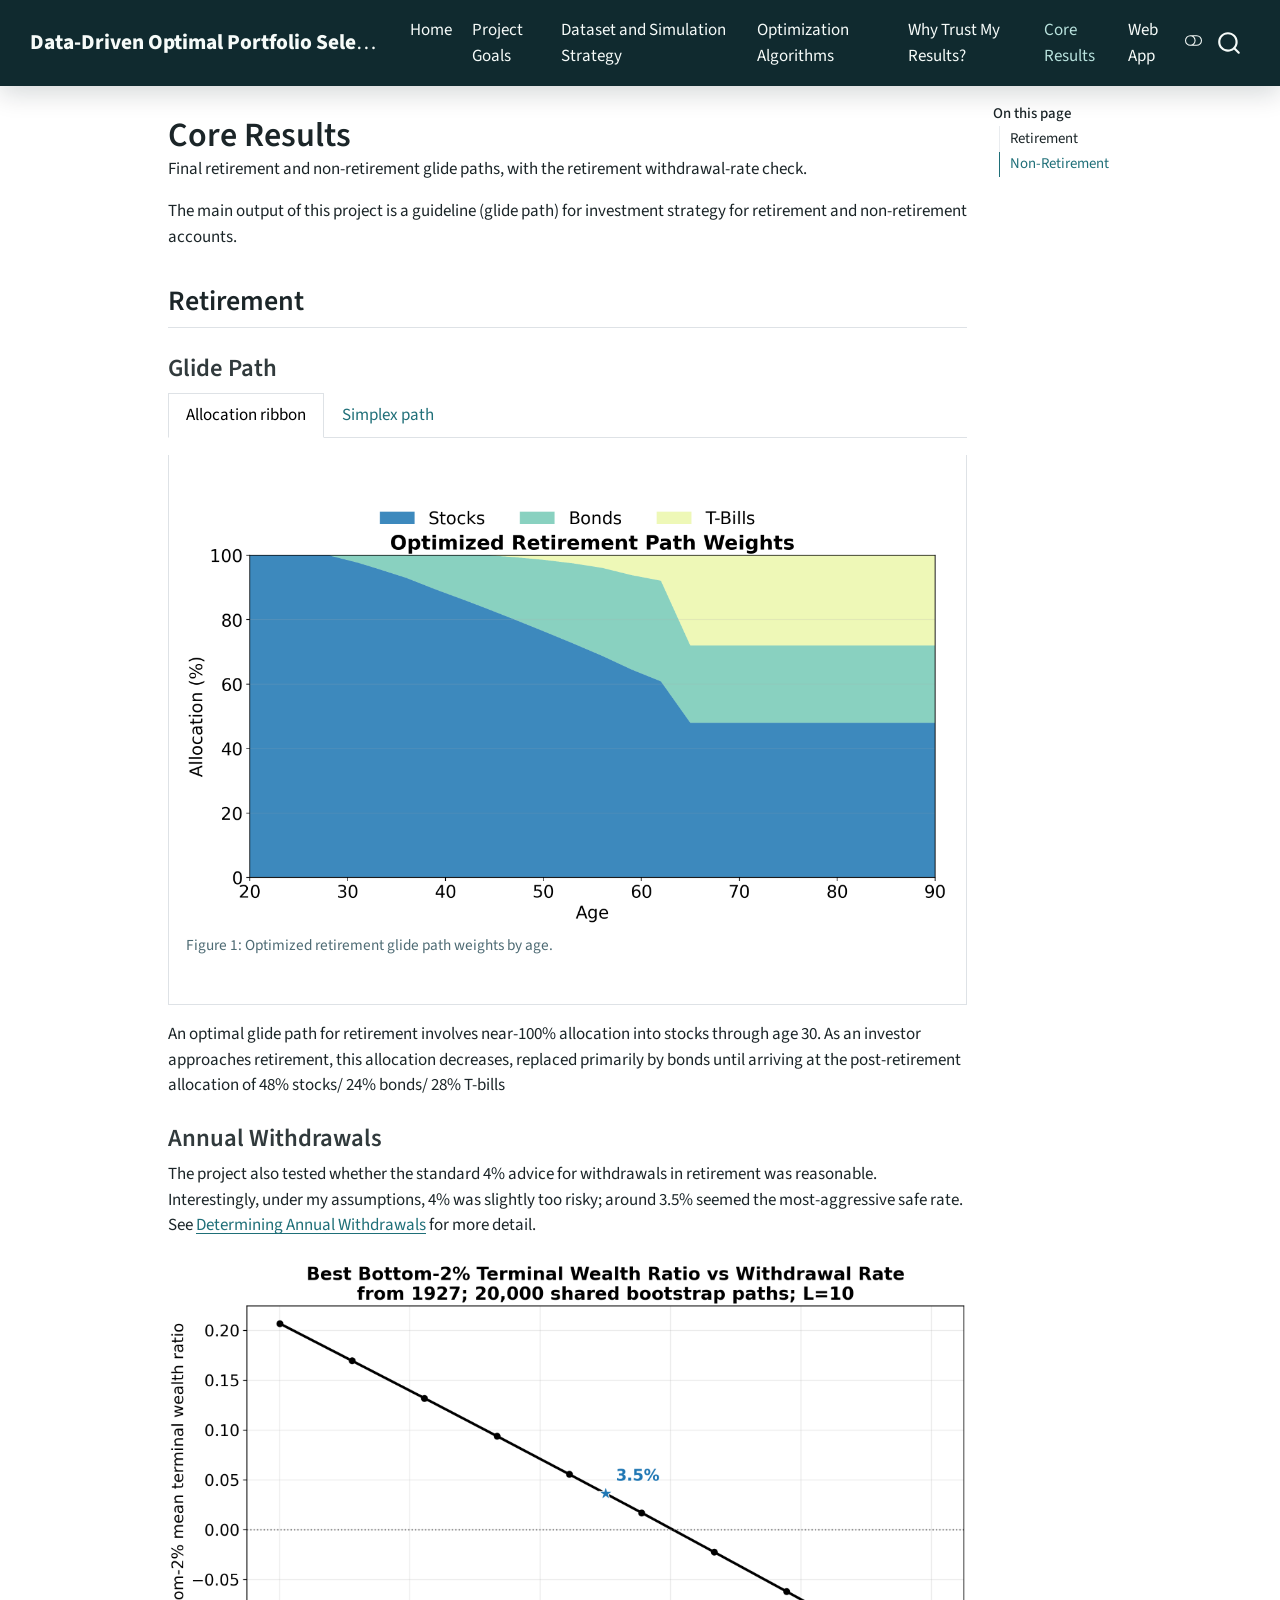
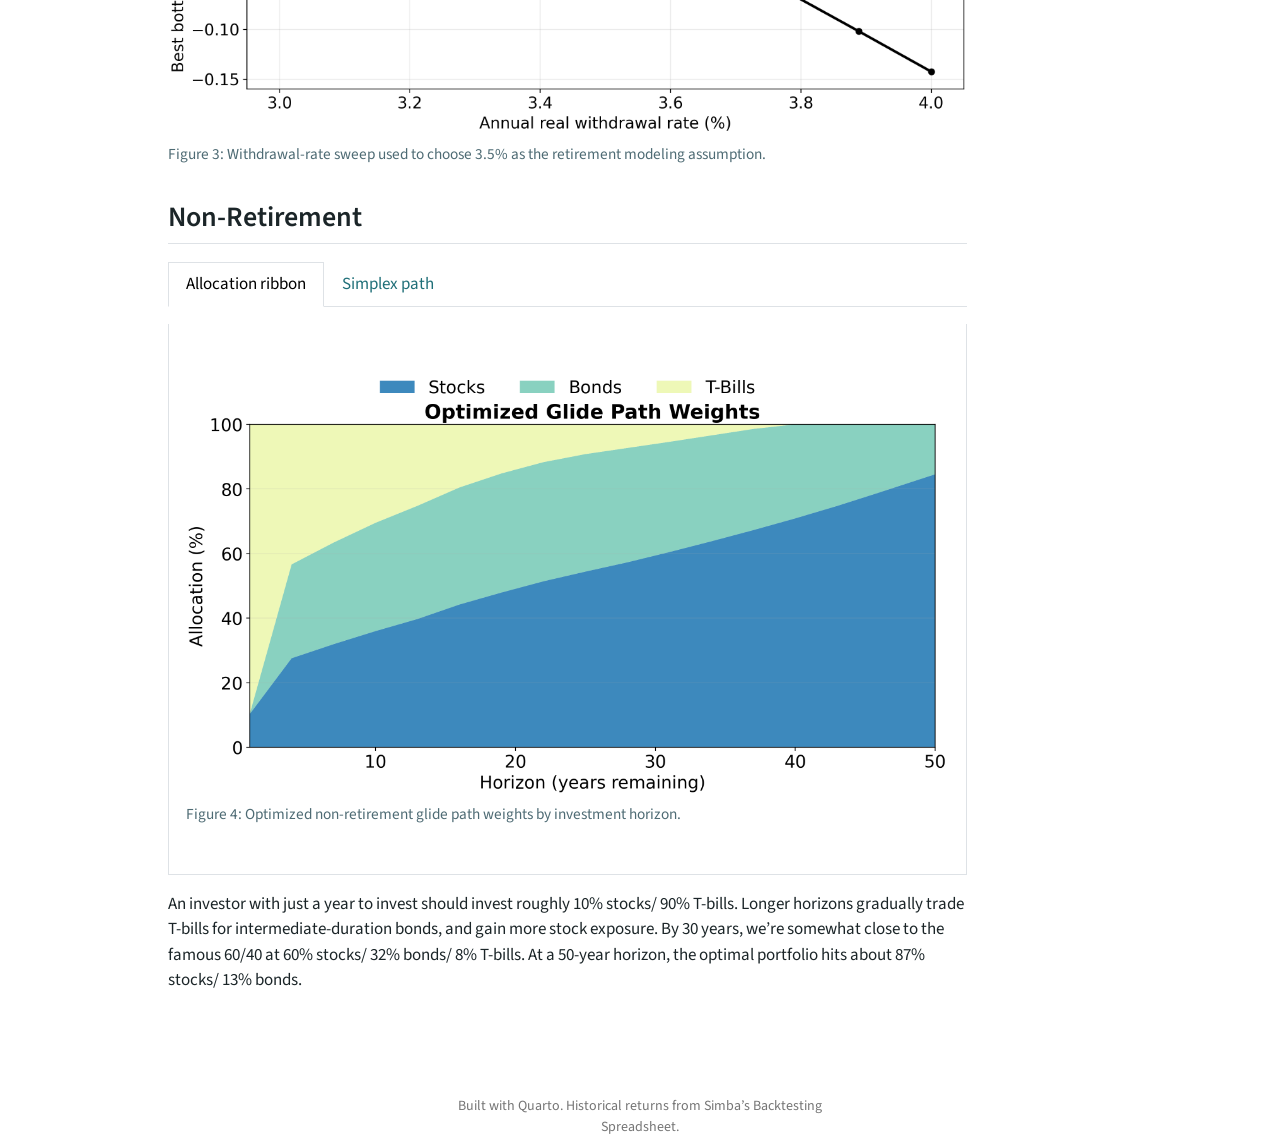
==== docs/core_results.html @ f27a5cbe "First pass at transforming from plain markdown to Quarto and rendering" ====
<!DOCTYPE html>
<html xmlns="http://www.w3.org/1999/xhtml" lang="en" xml:lang="en"><head>

<meta charset="utf-8">
<meta name="generator" content="quarto-1.10.18">

<meta name="viewport" content="width=device-width, initial-scale=1.0, user-scalable=yes">

<meta name="description" content="Final retirement and non-retirement glide paths, with the retirement withdrawal-rate check.">

<title>Core Results – Data-Driven Optimal Portfolio Selection Project</title>
<style>
/* Default styles provided by pandoc.
** See https://pandoc.org/MANUAL.html#variables-for-html for config info.
*/
span.smallcaps{font-variant: small-caps;}
div.columns{display: flex; gap: 1.5em;}
div.column{flex: auto;}
@media screen {
div.columns{gap: min(4vw, 1.5em);}
div.column{overflow-x: auto;}
}
div.hanging-indent{margin-left: 1.5em; text-indent: -1.5em;}
ul.task-list{list-style: none;}
ul.task-list li input[type="checkbox"] {
  width: 0.8em;
  margin: 0 0.8em 0.2em -1em; /* quarto-specific, see https://github.com/quarto-dev/quarto-cli/issues/4556 */ 
  vertical-align: middle;
}
</style>


<script src="site_libs/quarto-nav/quarto-nav.js"></script>
<script src="site_libs/clipboard/clipboard.min.js"></script>
<script src="site_libs/quarto-search/autocomplete.umd.js"></script>
<script src="site_libs/quarto-search/fuse.min.js"></script>
<script src="site_libs/quarto-search/quarto-search.js"></script>
<meta name="quarto:offset" content="./">
<script src="site_libs/quarto-html/quarto.js" type="module"></script>
<script src="site_libs/quarto-html/tabsets/tabsets.js" type="module"></script>
<script src="site_libs/quarto-html/popper.min.js"></script>
<script src="site_libs/quarto-html/tippy.umd.min.js"></script>
<script src="site_libs/quarto-html/anchor.min.js"></script>
<link href="site_libs/quarto-html/tippy.css" rel="stylesheet">
<link href="site_libs/quarto-html/quarto-syntax-highlighting-64a204ab8560d761af7679ceaba22944.css" rel="stylesheet" class="quarto-color-scheme" id="quarto-text-highlighting-styles">
<link href="site_libs/quarto-html/quarto-syntax-highlighting-dark-b85bc7c33db8c58e0ec93c3465666fed.css" rel="stylesheet" class="quarto-color-scheme quarto-color-alternate" id="quarto-text-highlighting-styles">
<link href="site_libs/quarto-html/quarto-syntax-highlighting-64a204ab8560d761af7679ceaba22944.css" rel="stylesheet" class="quarto-color-scheme-extra" id="quarto-text-highlighting-styles">
<script src="site_libs/bootstrap/bootstrap.min.js"></script>
<link href="site_libs/bootstrap/bootstrap-icons.css" rel="stylesheet">
<link href="site_libs/bootstrap/bootstrap-d88a446318c1ee82163e2b38789fbb82.min.css" rel="stylesheet" append-hash="true" class="quarto-color-scheme" id="quarto-bootstrap" data-mode="light">
<link href="site_libs/bootstrap/bootstrap-dark-d535ee3ebe6a975ff6e5953ea624ebbb.min.css" rel="stylesheet" append-hash="true" class="quarto-color-scheme quarto-color-alternate" id="quarto-bootstrap" data-mode="dark">
<link href="site_libs/bootstrap/bootstrap-d88a446318c1ee82163e2b38789fbb82.min.css" rel="stylesheet" append-hash="true" class="quarto-color-scheme-extra" id="quarto-bootstrap" data-mode="light">
<script id="quarto-search-options" type="application/json">{
  "location": "navbar",
  "copy-button": false,
  "collapse-after": 3,
  "panel-placement": "end",
  "type": "overlay",
  "limit": 50,
  "keyboard-shortcut": [
    "f",
    "/",
    "s"
  ],
  "language": {
    "search-no-results-text": "No results",
    "search-matching-documents-text": "matching documents",
    "search-copy-link-title": "Copy link to search",
    "search-hide-matches-text": "Hide additional matches",
    "search-more-match-text": "more match in this document",
    "search-more-matches-text": "more matches in this document",
    "search-clear-button-title": "Clear",
    "search-text-placeholder": "",
    "search-detached-cancel-button-title": "Cancel",
    "search-submit-button-title": "Submit",
    "search-label": "Search"
  }
}</script>
<style>html{ scroll-behavior: smooth; }</style>


</head>

<body class="nav-fixed quarto-light"><script id="quarto-html-before-body" type="application/javascript">
    const toggleBodyColorMode = (bsSheetEl) => {
      const mode = bsSheetEl.getAttribute("data-mode");
      const bodyEl = window.document.querySelector("body");
      if (mode === "dark") {
        bodyEl.classList.add("quarto-dark");
        bodyEl.classList.remove("quarto-light");
      } else {
        bodyEl.classList.add("quarto-light");
        bodyEl.classList.remove("quarto-dark");
      }
    }
    const toggleBodyColorPrimary = () => {
      const bsSheetEl = window.document.querySelector("link#quarto-bootstrap:not([rel=disabled-stylesheet])");
      if (bsSheetEl) {
        toggleBodyColorMode(bsSheetEl);
      }
    }
    const setColorSchemeToggle = (alternate) => {
      const toggles = window.document.querySelectorAll('.quarto-color-scheme-toggle');
      for (let i=0; i < toggles.length; i++) {
        const toggle = toggles[i];
        if (toggle) {
          if (alternate) {
            toggle.classList.add("alternate");
          } else {
            toggle.classList.remove("alternate");
          }
        }
      }
    };
    const toggleColorMode = (alternate) => {
      // Switch the stylesheets
      const primaryStylesheets = window.document.querySelectorAll('link.quarto-color-scheme:not(.quarto-color-alternate)');
      const alternateStylesheets = window.document.querySelectorAll('link.quarto-color-scheme.quarto-color-alternate');
      manageTransitions('#quarto-margin-sidebar .nav-link', false);
      if (alternate) {
        // note: dark is layered on light, we don't disable primary!
        enableStylesheet(alternateStylesheets);
        for (const sheetNode of alternateStylesheets) {
          if (sheetNode.id === "quarto-bootstrap") {
            toggleBodyColorMode(sheetNode);
          }
        }
      } else {
        disableStylesheet(alternateStylesheets);
        enableStylesheet(primaryStylesheets)
        toggleBodyColorPrimary();
      }
      manageTransitions('#quarto-margin-sidebar .nav-link', true);
      // Switch the toggles
      setColorSchemeToggle(alternate)
      // Hack to workaround the fact that safari doesn't
      // properly recolor the scrollbar when toggling (#1455)
      if (navigator.userAgent.indexOf('Safari') > 0 && navigator.userAgent.indexOf('Chrome') == -1) {
        manageTransitions("body", false);
        window.scrollTo(0, 1);
        setTimeout(() => {
          window.scrollTo(0, 0);
          manageTransitions("body", true);
        }, 40);
      }
    }
    const disableStylesheet = (stylesheets) => {
      for (let i=0; i < stylesheets.length; i++) {
        const stylesheet = stylesheets[i];
        stylesheet.rel = 'disabled-stylesheet';
      }
    }
    const enableStylesheet = (stylesheets) => {
      for (let i=0; i < stylesheets.length; i++) {
        const stylesheet = stylesheets[i];
        if(stylesheet.rel !== 'stylesheet') { // for Chrome, which will still FOUC without this check
          stylesheet.rel = 'stylesheet';
        }
      }
    }
    const manageTransitions = (selector, allowTransitions) => {
      const els = window.document.querySelectorAll(selector);
      for (let i=0; i < els.length; i++) {
        const el = els[i];
        if (allowTransitions) {
          el.classList.remove('notransition');
        } else {
          el.classList.add('notransition');
        }
      }
    }
    const isFileUrl = () => {
      return window.location.protocol === 'file:';
    }
    const hasAlternateSentinel = () => {
      let styleSentinel = getColorSchemeSentinel();
      if (styleSentinel !== null) {
        return styleSentinel === "alternate";
      } else {
        return false;
      }
    }
    const setStyleSentinel = (alternate) => {
      const value = alternate ? "alternate" : "default";
      if (!isFileUrl()) {
        window.localStorage.setItem("quarto-color-scheme", value);
      } else {
        localAlternateSentinel = value;
      }
    }
    const getColorSchemeSentinel = () => {
      if (!isFileUrl()) {
        const storageValue = window.localStorage.getItem("quarto-color-scheme");
        return storageValue != null ? storageValue : localAlternateSentinel;
      } else {
        return localAlternateSentinel;
      }
    }
    const toggleGiscusIfUsed = (isAlternate, darkModeDefault) => {
      const baseTheme = document.querySelector('#giscus-base-theme')?.value ?? 'light';
      const alternateTheme = document.querySelector('#giscus-alt-theme')?.value ?? 'dark';
      let newTheme = '';
      if(authorPrefersDark) {
        newTheme = isAlternate ? baseTheme : alternateTheme;
      } else {
        newTheme = isAlternate ? alternateTheme : baseTheme;
      }
      const changeGiscusTheme = () => {
        // From: https://github.com/giscus/giscus/issues/336
        const sendMessage = (message) => {
          const iframe = document.querySelector('iframe.giscus-frame');
          if (!iframe) return;
          iframe.contentWindow.postMessage({ giscus: message }, 'https://giscus.app');
        }
        sendMessage({
          setConfig: {
            theme: newTheme
          }
        });
      }
      const isGiscussLoaded = window.document.querySelector('iframe.giscus-frame') !== null;
      if (isGiscussLoaded) {
        changeGiscusTheme();
      }
    };
    const authorPrefersDark = false;
    const darkModeDefault = authorPrefersDark;
      document.querySelector('link#quarto-text-highlighting-styles.quarto-color-scheme-extra').rel = 'disabled-stylesheet';
      document.querySelector('link#quarto-bootstrap.quarto-color-scheme-extra').rel = 'disabled-stylesheet';
    let localAlternateSentinel = darkModeDefault ? 'alternate' : 'default';
    // Dark / light mode switch
    window.quartoToggleColorScheme = () => {
      // Read the current dark / light value
      let toAlternate = !hasAlternateSentinel();
      toggleColorMode(toAlternate);
      setStyleSentinel(toAlternate);
      toggleGiscusIfUsed(toAlternate, darkModeDefault);
      window.dispatchEvent(new Event('resize'));
    };
    // Switch to dark mode if need be
    if (hasAlternateSentinel()) {
      toggleColorMode(true);
    } else {
      toggleColorMode(false);
    }
  </script>

<div id="quarto-search-results"></div>
  <header id="quarto-header" class="headroom fixed-top">
    <nav class="navbar navbar-expand-lg " data-bs-theme="dark">
      <div class="navbar-container container-fluid">
      <div class="navbar-brand-container mx-auto">
    <a class="navbar-brand" href="./index.html">
    <span class="navbar-title">Data-Driven Optimal Portfolio Selection Project</span>
    </a>
  </div>
            <div id="quarto-search" class="" title="Search"></div>
          <button class="navbar-toggler" type="button" data-bs-toggle="collapse" data-bs-target="#navbarCollapse" aria-controls="navbarCollapse" role="menu" aria-expanded="false" aria-label="Toggle navigation" onclick="if (window.quartoToggleHeadroom) { window.quartoToggleHeadroom(); }">
  <span class="navbar-toggler-icon"></span>
</button>
          <div class="collapse navbar-collapse" id="navbarCollapse">
            <ul class="navbar-nav navbar-nav-scroll me-auto">
  <li class="nav-item">
    <a class="nav-link" href="./index.html"> 
<span class="menu-text">Home</span></a>
  </li>  
  <li class="nav-item">
    <a class="nav-link" href="./project_goals.html"> 
<span class="menu-text">Project Goals</span></a>
  </li>  
  <li class="nav-item">
    <a class="nav-link" href="./dataset_simulation.html"> 
<span class="menu-text">Dataset and Simulation Strategy</span></a>
  </li>  
  <li class="nav-item">
    <a class="nav-link" href="./optimization.html"> 
<span class="menu-text">Optimization Algorithms</span></a>
  </li>  
  <li class="nav-item">
    <a class="nav-link" href="./why_trust.html"> 
<span class="menu-text">Why Trust My Results?</span></a>
  </li>  
  <li class="nav-item">
    <a class="nav-link active" href="./core_results.html" aria-current="page"> 
<span class="menu-text">Core Results</span></a>
  </li>  
  <li class="nav-item">
    <a class="nav-link" href="./web_app.html"> 
<span class="menu-text">Web App</span></a>
  </li>  
</ul>
          </div> <!-- /navcollapse -->
            <div class="quarto-navbar-tools">
  <a href="" class="quarto-color-scheme-toggle quarto-navigation-tool  px-1" onclick="window.quartoToggleColorScheme(); return false;" title="Toggle dark mode"><i class="bi"></i></a>
</div>
      </div> <!-- /container-fluid -->
    </nav>
</header>
<!-- content -->
<div id="quarto-content" class="quarto-container page-columns page-rows-contents page-layout-article page-navbar">
<!-- sidebar -->
<!-- margin-sidebar -->
    <div id="quarto-margin-sidebar" class="sidebar margin-sidebar">
        <nav id="TOC" role="doc-toc" class="toc-active">
    <h2 id="toc-title">On this page</h2>
   
  <ul>
  <li><a href="#sec-retirement-results" id="toc-sec-retirement-results" class="nav-link active" data-scroll-target="#sec-retirement-results">Retirement</a>
  <ul class="collapse">
  <li><a href="#sec-retirement-glide-path" id="toc-sec-retirement-glide-path" class="nav-link" data-scroll-target="#sec-retirement-glide-path">Glide Path</a></li>
  <li><a href="#sec-annual-withdrawals" id="toc-sec-annual-withdrawals" class="nav-link" data-scroll-target="#sec-annual-withdrawals">Annual Withdrawals</a></li>
  </ul></li>
  <li><a href="#sec-non-retirement-results" id="toc-sec-non-retirement-results" class="nav-link" data-scroll-target="#sec-non-retirement-results">Non-Retirement</a></li>
  </ul>
</nav>
    </div>
<!-- main -->
<main class="content" id="quarto-document-content">


<header id="title-block-header" class="quarto-title-block default">
<div class="quarto-title">
<h1 class="title">Core Results</h1>
</div>

<div>
  <div class="description">
    Final retirement and non-retirement glide paths, with the retirement withdrawal-rate check.
  </div>
</div>


<div class="quarto-title-meta">

    
  
    
  </div>
  


</header>


<p>The main output of this project is a guideline (glide path) for investment strategy for retirement and non-retirement accounts.</p>
<section id="sec-retirement-results" class="level2">
<h2 class="anchored" data-anchor-id="sec-retirement-results">Retirement</h2>
<section id="sec-retirement-glide-path" class="level3">
<h3 class="anchored" data-anchor-id="sec-retirement-glide-path">Glide Path</h3>
<div class="tabset-margin-container"></div><div class="panel-tabset">
<ul class="nav nav-tabs" role="tablist"><li class="nav-item" role="presentation"><a class="nav-link active" id="tabset-1-1-tab" data-bs-toggle="tab" data-bs-target="#tabset-1-1" role="tab" aria-controls="tabset-1-1" aria-selected="true" href="">Allocation ribbon</a></li><li class="nav-item" role="presentation"><a class="nav-link" id="tabset-1-2-tab" data-bs-toggle="tab" data-bs-target="#tabset-1-2" role="tab" aria-controls="tabset-1-2" aria-selected="false" href="">Simplex path</a></li></ul>
<div class="tab-content">
<div id="tabset-1-1" class="tab-pane active" role="tabpanel" aria-labelledby="tabset-1-1-tab">
<div id="fig-retirement-allocation" class="quarto-float quarto-figure quarto-figure-center anchored">
<figure class="quarto-float quarto-float-fig figure">
<div aria-describedby="fig-retirement-allocation-caption-0ceaefa1-69ba-4598-a22c-09a6ac19f8ca">
<img src="assets/figures/retirement_allocation.png" class="img-fluid figure-img">
</div>
<figcaption class="quarto-float-caption-bottom quarto-float-caption quarto-float-fig" id="fig-retirement-allocation-caption-0ceaefa1-69ba-4598-a22c-09a6ac19f8ca">
Figure&nbsp;1: Optimized retirement glide path weights by age.
</figcaption>
</figure>
</div>
</div>
<div id="tabset-1-2" class="tab-pane" role="tabpanel" aria-labelledby="tabset-1-2-tab">
<div id="fig-retirement-simplex" class="quarto-float quarto-figure quarto-figure-center anchored">
<figure class="quarto-float quarto-float-fig figure">
<div aria-describedby="fig-retirement-simplex-caption-0ceaefa1-69ba-4598-a22c-09a6ac19f8ca">
<img src="assets/figures/retirement_simplex.png" class="img-fluid figure-img">
</div>
<figcaption class="quarto-float-caption-bottom quarto-float-caption quarto-float-fig" id="fig-retirement-simplex-caption-0ceaefa1-69ba-4598-a22c-09a6ac19f8ca">
Figure&nbsp;2: The same optimized retirement path on the stock/bond/T-bill simplex.
</figcaption>
</figure>
</div>
</div>
</div>
</div>
<p>An optimal glide path for retirement involves near-100% allocation into stocks through age 30. As an investor approaches retirement, this allocation decreases, replaced primarily by bonds until arriving at the post-retirement allocation of 48% stocks/ 24% bonds/ 28% T-bills</p>
</section>
<section id="sec-annual-withdrawals" class="level3">
<h3 class="anchored" data-anchor-id="sec-annual-withdrawals">Annual Withdrawals</h3>
<p>The project also tested whether the standard 4% advice for withdrawals in retirement was reasonable. Interestingly, under my assumptions, 4% was slightly too risky; around 3.5% seemed the most-aggressive safe rate. See <a href="./dataset_simulation.html#sec-determining-annual-withdrawals">Determining Annual Withdrawals</a> for more detail.</p>
<div id="fig-core-withdrawal-sweep" class="quarto-float quarto-figure quarto-figure-center anchored">
<figure class="quarto-float quarto-float-fig figure">
<div aria-describedby="fig-core-withdrawal-sweep-caption-0ceaefa1-69ba-4598-a22c-09a6ac19f8ca">
<img src="assets/figures/withdrawal_rate_sweep.png" class="img-fluid figure-img">
</div>
<figcaption class="quarto-float-caption-bottom quarto-float-caption quarto-float-fig" id="fig-core-withdrawal-sweep-caption-0ceaefa1-69ba-4598-a22c-09a6ac19f8ca">
Figure&nbsp;3: Withdrawal-rate sweep used to choose 3.5% as the retirement modeling assumption.
</figcaption>
</figure>
</div>
</section>
</section>
<section id="sec-non-retirement-results" class="level2">
<h2 class="anchored" data-anchor-id="sec-non-retirement-results">Non-Retirement</h2>
<div class="tabset-margin-container"></div><div class="panel-tabset">
<ul class="nav nav-tabs" role="tablist"><li class="nav-item" role="presentation"><a class="nav-link active" id="tabset-2-1-tab" data-bs-toggle="tab" data-bs-target="#tabset-2-1" role="tab" aria-controls="tabset-2-1" aria-selected="true" href="">Allocation ribbon</a></li><li class="nav-item" role="presentation"><a class="nav-link" id="tabset-2-2-tab" data-bs-toggle="tab" data-bs-target="#tabset-2-2" role="tab" aria-controls="tabset-2-2" aria-selected="false" href="">Simplex path</a></li></ul>
<div class="tab-content">
<div id="tabset-2-1" class="tab-pane active" role="tabpanel" aria-labelledby="tabset-2-1-tab">
<div id="fig-non-retirement-allocation" class="quarto-float quarto-figure quarto-figure-center anchored">
<figure class="quarto-float quarto-float-fig figure">
<div aria-describedby="fig-non-retirement-allocation-caption-0ceaefa1-69ba-4598-a22c-09a6ac19f8ca">
<img src="assets/figures/non_retirement_allocation.png" class="img-fluid figure-img">
</div>
<figcaption class="quarto-float-caption-bottom quarto-float-caption quarto-float-fig" id="fig-non-retirement-allocation-caption-0ceaefa1-69ba-4598-a22c-09a6ac19f8ca">
Figure&nbsp;4: Optimized non-retirement glide path weights by investment horizon.
</figcaption>
</figure>
</div>
</div>
<div id="tabset-2-2" class="tab-pane" role="tabpanel" aria-labelledby="tabset-2-2-tab">
<div id="fig-non-retirement-simplex" class="quarto-float quarto-figure quarto-figure-center anchored">
<figure class="quarto-float quarto-float-fig figure">
<div aria-describedby="fig-non-retirement-simplex-caption-0ceaefa1-69ba-4598-a22c-09a6ac19f8ca">
<img src="assets/figures/non_retirement_simplex.png" class="img-fluid figure-img">
</div>
<figcaption class="quarto-float-caption-bottom quarto-float-caption quarto-float-fig" id="fig-non-retirement-simplex-caption-0ceaefa1-69ba-4598-a22c-09a6ac19f8ca">
Figure&nbsp;5: The same optimized non-retirement glide path on the stock/bond/T-bill simplex.
</figcaption>
</figure>
</div>
</div>
</div>
</div>
<p>An investor with just a year to invest should invest roughly 10% stocks/ 90% T-bills. Longer horizons gradually trade T-bills for intermediate-duration bonds, and gain more stock exposure. By 30 years, we’re somewhat close to the famous 60/40 at 60% stocks/ 32% bonds/ 8% T-bills. At a 50-year horizon, the optimal portfolio hits about 87% stocks/ 13% bonds.</p>


</section>

</main> <!-- /main -->
<script id="quarto-html-after-body" type="application/javascript">
  window.document.addEventListener("DOMContentLoaded", function (event) {
    // Ensure there is a toggle, if there isn't float one in the top right
    if (window.document.querySelector('.quarto-color-scheme-toggle') === null) {
      const a = window.document.createElement('a');
      a.classList.add('top-right');
      a.classList.add('quarto-color-scheme-toggle');
      a.href = "";
      a.onclick = function() { try { window.quartoToggleColorScheme(); } catch {} return false; };
      const i = window.document.createElement("i");
      i.classList.add('bi');
      a.appendChild(i);
      window.document.body.appendChild(a);
    }
    setColorSchemeToggle(hasAlternateSentinel())
    const icon = "";
    const anchorJS = new window.AnchorJS();
    anchorJS.options = {
      placement: 'right',
      icon: icon
    };
    anchorJS.add('.anchored');
    const isCodeAnnotation = (el) => {
      for (const clz of el.classList) {
        if (clz.startsWith('code-annotation-')) {                     
          return true;
        }
      }
      return false;
    }
    const onCopySuccess = function(e) {
      // button target
      const button = e.trigger;
      // don't keep focus
      button.blur();
      // flash "checked"
      button.classList.add('code-copy-button-checked');
      var currentTitle = button.getAttribute("title");
      button.setAttribute("title", "Copied!");
      let tooltip;
      if (window.bootstrap) {
        button.setAttribute("data-bs-toggle", "tooltip");
        button.setAttribute("data-bs-placement", "left");
        button.setAttribute("data-bs-title", "Copied!");
        tooltip = new bootstrap.Tooltip(button, 
          { trigger: "manual", 
            customClass: "code-copy-button-tooltip",
            offset: [0, -8]});
        tooltip.show();    
      }
      setTimeout(function() {
        if (tooltip) {
          tooltip.hide();
          button.removeAttribute("data-bs-title");
          button.removeAttribute("data-bs-toggle");
          button.removeAttribute("data-bs-placement");
        }
        button.setAttribute("title", currentTitle);
        button.classList.remove('code-copy-button-checked');
      }, 1000);
      // clear code selection
      e.clearSelection();
    }
    const getTextToCopy = function(trigger) {
      const outerScaffold = trigger.parentElement.cloneNode(true);
      const codeEl = outerScaffold.querySelector('code');
      for (const childEl of codeEl.children) {
        if (isCodeAnnotation(childEl)) {
          childEl.remove();
        }
      }
      return codeEl.innerText;
    }
    const clipboard = new window.ClipboardJS('.code-copy-button:not([data-in-quarto-modal])', {
      text: getTextToCopy
    });
    clipboard.on('success', onCopySuccess);
    if (window.document.getElementById('quarto-embedded-source-code-modal')) {
      const clipboardModal = new window.ClipboardJS('.code-copy-button[data-in-quarto-modal]', {
        text: getTextToCopy,
        container: window.document.getElementById('quarto-embedded-source-code-modal')
      });
      clipboardModal.on('success', onCopySuccess);
    }
      var localhostRegex = new RegExp(/^(?:http|https):\/\/localhost\:?[0-9]*\//);
      var mailtoRegex = new RegExp(/^mailto:/);
        var filterRegex = new RegExp('/' + window.location.host + '/');
      var isInternal = (href) => {
          return filterRegex.test(href) || localhostRegex.test(href) || mailtoRegex.test(href);
      }
      // Inspect non-navigation links and adorn them if external
     var links = window.document.querySelectorAll('a[href]:not(.nav-link):not(.navbar-brand):not(.toc-action):not(.sidebar-link):not(.sidebar-item-toggle):not(.pagination-link):not(.no-external):not([aria-hidden]):not(.dropdown-item):not(.quarto-navigation-tool):not(.about-link)');
      for (var i=0; i<links.length; i++) {
        const link = links[i];
        if (!isInternal(link.href)) {
          // undo the damage that might have been done by quarto-nav.js in the case of
          // links that we want to consider external
          if (link.dataset.originalHref !== undefined) {
            link.href = link.dataset.originalHref;
          }
            // target, if specified
            link.setAttribute("target", "_blank");
            if (link.getAttribute("rel") === null) {
              link.setAttribute("rel", "noopener");
            }
        }
      }
    function tippyHover(el, contentFn, onTriggerFn, onUntriggerFn) {
      const config = {
        allowHTML: true,
        maxWidth: 500,
        delay: 100,
        arrow: false,
        appendTo: function(el) {
            return el.parentElement;
        },
        interactive: true,
        interactiveBorder: 10,
        theme: 'quarto',
        placement: 'bottom-start',
      };
      if (contentFn) {
        config.content = contentFn;
      }
      if (onTriggerFn) {
        config.onTrigger = onTriggerFn;
      }
      if (onUntriggerFn) {
        config.onUntrigger = onUntriggerFn;
      }
      window.tippy(el, config); 
    }
    const noterefs = window.document.querySelectorAll('a[role="doc-noteref"]');
    for (var i=0; i<noterefs.length; i++) {
      const ref = noterefs[i];
      tippyHover(ref, function() {
        // use id or data attribute instead here
        let href = ref.getAttribute('data-footnote-href') || ref.getAttribute('href');
        try { href = new URL(href).hash; } catch {}
        const id = href.replace(/^#\/?/, "");
        const note = window.document.getElementById(id);
        if (note) {
          return note.innerHTML;
        } else {
          return "";
        }
      });
    }
    const xrefs = window.document.querySelectorAll('a.quarto-xref');
    const processXRef = (id, note) => {
      // Strip column container classes
      const stripColumnClz = (el) => {
        el.classList.remove("page-full", "page-columns");
        if (el.children) {
          for (const child of el.children) {
            stripColumnClz(child);
          }
        }
      }
      stripColumnClz(note)
      if (id === null || id.startsWith('sec-')) {
        // Special case sections, only their first couple elements
        const container = document.createElement("div");
        if (note.children && note.children.length > 2) {
          container.appendChild(note.children[0].cloneNode(true));
          for (let i = 1; i < note.children.length; i++) {
            const child = note.children[i];
            if (child.tagName === "P" && child.innerText === "") {
              continue;
            } else {
              container.appendChild(child.cloneNode(true));
              break;
            }
          }
          if (window.Quarto?.typesetMath) {
            window.Quarto.typesetMath(container);
          }
          return container.innerHTML
        } else {
          if (window.Quarto?.typesetMath) {
            window.Quarto.typesetMath(note);
          }
          return note.innerHTML;
        }
      } else {
        // Remove any anchor links if they are present
        const anchorLink = note.querySelector('a.anchorjs-link');
        if (anchorLink) {
          anchorLink.remove();
        }
        if (window.Quarto?.typesetMath) {
          window.Quarto.typesetMath(note);
        }
        if (note.classList.contains("callout")) {
          return note.outerHTML;
        } else {
          return note.innerHTML;
        }
      }
    }
    for (var i=0; i<xrefs.length; i++) {
      const xref = xrefs[i];
      tippyHover(xref, undefined, function(instance) {
        instance.disable();
        let url = xref.getAttribute('href');
        let hash = undefined; 
        if (url.startsWith('#')) {
          hash = url;
        } else {
          try { hash = new URL(url).hash; } catch {}
        }
        if (hash) {
          const id = hash.replace(/^#\/?/, "");
          const note = window.document.getElementById(id);
          if (note !== null) {
            try {
              const html = processXRef(id, note.cloneNode(true));
              instance.setContent(html);
            } finally {
              instance.enable();
              instance.show();
            }
          } else {
            // See if we can fetch this
            fetch(url.split('#')[0])
            .then(res => res.text())
            .then(html => {
              const parser = new DOMParser();
              const htmlDoc = parser.parseFromString(html, "text/html");
              const note = htmlDoc.getElementById(id);
              if (note !== null) {
                const html = processXRef(id, note);
                instance.setContent(html);
              } 
            }).finally(() => {
              instance.enable();
              instance.show();
            });
          }
        } else {
          // See if we can fetch a full url (with no hash to target)
          // This is a special case and we should probably do some content thinning / targeting
          fetch(url)
          .then(res => res.text())
          .then(html => {
            const parser = new DOMParser();
            const htmlDoc = parser.parseFromString(html, "text/html");
            const note = htmlDoc.querySelector('main.content');
            if (note !== null) {
              // This should only happen for chapter cross references
              // (since there is no id in the URL)
              // remove the first header
              if (note.children.length > 0 && note.children[0].tagName === "HEADER") {
                note.children[0].remove();
              }
              const html = processXRef(null, note);
              instance.setContent(html);
            } 
          }).finally(() => {
            instance.enable();
            instance.show();
          });
        }
      }, function(instance) {
      });
    }
        let selectedAnnoteEl;
        const selectorForAnnotation = ( cell, annotation) => {
          let cellAttr = 'data-code-cell="' + cell + '"';
          let lineAttr = 'data-code-annotation="' +  annotation + '"';
          const selector = 'span[' + cellAttr + '][' + lineAttr + ']';
          return selector;
        }
        const selectCodeLines = (annoteEl) => {
          const doc = window.document;
          const targetCell = annoteEl.getAttribute("data-target-cell");
          const targetAnnotation = annoteEl.getAttribute("data-target-annotation");
          const annoteSpan = window.document.querySelector(selectorForAnnotation(targetCell, targetAnnotation));
          const lines = annoteSpan.getAttribute("data-code-lines").split(",");
          const lineIds = lines.map((line) => {
            return targetCell + "-" + line;
          })
          let top = null;
          let height = null;
          let parent = null;
          if (lineIds.length > 0) {
              //compute the position of the single el (top and bottom and make a div)
              const el = window.document.getElementById(lineIds[0]);
              top = el.offsetTop;
              height = el.offsetHeight;
              parent = el.parentElement.parentElement;
            if (lineIds.length > 1) {
              const lastEl = window.document.getElementById(lineIds[lineIds.length - 1]);
              const bottom = lastEl.offsetTop + lastEl.offsetHeight;
              height = bottom - top;
            }
            if (top !== null && height !== null && parent !== null) {
              // cook up a div (if necessary) and position it 
              let div = window.document.getElementById("code-annotation-line-highlight");
              if (div === null) {
                div = window.document.createElement("div");
                div.setAttribute("id", "code-annotation-line-highlight");
                div.style.position = 'absolute';
                parent.appendChild(div);
              }
              div.style.top = top - 2 + "px";
              div.style.height = height + 4 + "px";
              div.style.left = 0;
              let gutterDiv = window.document.getElementById("code-annotation-line-highlight-gutter");
              if (gutterDiv === null) {
                gutterDiv = window.document.createElement("div");
                gutterDiv.setAttribute("id", "code-annotation-line-highlight-gutter");
                gutterDiv.style.position = 'absolute';
                const codeCell = window.document.getElementById(targetCell);
                const gutter = codeCell.querySelector('.code-annotation-gutter');
                gutter.appendChild(gutterDiv);
              }
              gutterDiv.style.top = top - 2 + "px";
              gutterDiv.style.height = height + 4 + "px";
            }
            selectedAnnoteEl = annoteEl;
          }
        };
        const unselectCodeLines = () => {
          const elementsIds = ["code-annotation-line-highlight", "code-annotation-line-highlight-gutter"];
          elementsIds.forEach((elId) => {
            const div = window.document.getElementById(elId);
            if (div) {
              div.remove();
            }
          });
          selectedAnnoteEl = undefined;
        };
          // Handle positioning of the toggle
      window.addEventListener(
        "resize",
        throttle(() => {
          elRect = undefined;
          if (selectedAnnoteEl) {
            selectCodeLines(selectedAnnoteEl);
          }
        }, 10)
      );
      function throttle(fn, ms) {
      let throttle = false;
      let timer;
        return (...args) => {
          if(!throttle) { // first call gets through
              fn.apply(this, args);
              throttle = true;
          } else { // all the others get throttled
              if(timer) clearTimeout(timer); // cancel #2
              timer = setTimeout(() => {
                fn.apply(this, args);
                timer = throttle = false;
              }, ms);
          }
        };
      }
        // Attach click handler to the DT
        const annoteDls = window.document.querySelectorAll('dt[data-target-cell]');
        for (const annoteDlNode of annoteDls) {
          annoteDlNode.addEventListener('click', (event) => {
            const clickedEl = event.target;
            if (clickedEl !== selectedAnnoteEl) {
              unselectCodeLines();
              const activeEl = window.document.querySelector('dt[data-target-cell].code-annotation-active');
              if (activeEl) {
                activeEl.classList.remove('code-annotation-active');
              }
              selectCodeLines(clickedEl);
              clickedEl.classList.add('code-annotation-active');
            } else {
              // Unselect the line
              unselectCodeLines();
              clickedEl.classList.remove('code-annotation-active');
            }
          });
        }
    const findCites = (el) => {
      const parentEl = el.parentElement;
      if (parentEl) {
        const cites = parentEl.dataset.cites;
        if (cites) {
          return {
            el,
            cites: cites.split(' ')
          };
        } else {
          return findCites(el.parentElement)
        }
      } else {
        return undefined;
      }
    };
    var bibliorefs = window.document.querySelectorAll('a[role="doc-biblioref"]');
    for (var i=0; i<bibliorefs.length; i++) {
      const ref = bibliorefs[i];
      const citeInfo = findCites(ref);
      if (citeInfo) {
        tippyHover(citeInfo.el, function() {
          var popup = window.document.createElement('div');
          citeInfo.cites.forEach(function(cite) {
            var citeDiv = window.document.createElement('div');
            citeDiv.classList.add('hanging-indent');
            citeDiv.classList.add('csl-entry');
            var biblioDiv = window.document.getElementById('ref-' + cite);
            if (biblioDiv) {
              citeDiv.innerHTML = biblioDiv.innerHTML;
            }
            popup.appendChild(citeDiv);
          });
          return popup.innerHTML;
        });
      }
    }
  });
  </script>
</div> <!-- /content -->
<footer class="footer">
  <div class="nav-footer">
    <div class="nav-footer-left">
      &nbsp;
    </div>   
    <div class="nav-footer-center">
<p>Built with Quarto. Historical returns from Simba’s Backtesting Spreadsheet.</p>
</div>
    <div class="nav-footer-right">
      &nbsp;
    </div>
  </div>
</footer>




<script src="site_libs/quarto-html/zenscroll-min.js"></script>
</body></html>
---- docs/site_libs/quarto-html/tippy.css ----
.tippy-box[data-animation=fade][data-state=hidden]{opacity:0}[data-tippy-root]{max-width:calc(100vw - 10px)}.tippy-box{position:relative;background-color:#333;color:#fff;border-radius:4px;font-size:14px;line-height:1.4;white-space:normal;outline:0;transition-property:transform,visibility,opacity}.tippy-box[data-placement^=top]>.tippy-arrow{bottom:0}.tippy-box[data-placement^=top]>.tippy-arrow:before{bottom:-7px;left:0;border-width:8px 8px 0;border-top-color:initial;transform-origin:center top}.tippy-box[data-placement^=bottom]>.tippy-arrow{top:0}.tippy-box[data-placement^=bottom]>.tippy-arrow:before{top:-7px;left:0;border-width:0 8px 8px;border-bottom-color:initial;transform-origin:center bottom}.tippy-box[data-placement^=left]>.tippy-arrow{right:0}.tippy-box[data-placement^=left]>.tippy-arrow:before{border-width:8px 0 8px 8px;border-left-color:initial;right:-7px;transform-origin:center left}.tippy-box[data-placement^=right]>.tippy-arrow{left:0}.tippy-box[data-placement^=right]>.tippy-arrow:before{left:-7px;border-width:8px 8px 8px 0;border-right-color:initial;transform-origin:center right}.tippy-box[data-inertia][data-state=visible]{transition-timing-function:cubic-bezier(.54,1.5,.38,1.11)}.tippy-arrow{width:16px;height:16px;color:#333}.tippy-arrow:before{content:"";position:absolute;border-color:transparent;border-style:solid}.tippy-content{position:relative;padding:5px 9px;z-index:1}
---- docs/site_libs/quarto-html/quarto-syntax-highlighting-64a204ab8560d761af7679ceaba22944.css ----
/* quarto syntax highlight colors */
:root {
  --quarto-hl-ot-color: #003B4F;
  --quarto-hl-at-color: #657422;
  --quarto-hl-ss-color: #20794D;
  --quarto-hl-an-color: #5E5E5E;
  --quarto-hl-fu-color: #4758AB;
  --quarto-hl-st-color: #20794D;
  --quarto-hl-cf-color: #003B4F;
  --quarto-hl-op-color: #5E5E5E;
  --quarto-hl-er-color: #AD0000;
  --quarto-hl-bn-color: #AD0000;
  --quarto-hl-al-color: #AD0000;
  --quarto-hl-va-color: #111111;
  --quarto-hl-bu-color: inherit;
  --quarto-hl-ex-color: inherit;
  --quarto-hl-pp-color: #AD0000;
  --quarto-hl-in-color: #5E5E5E;
  --quarto-hl-vs-color: #20794D;
  --quarto-hl-wa-color: #5E5E5E;
  --quarto-hl-do-color: #5E5E5E;
  --quarto-hl-im-color: #00769E;
  --quarto-hl-ch-color: #20794D;
  --quarto-hl-dt-color: #AD0000;
  --quarto-hl-fl-color: #AD0000;
  --quarto-hl-co-color: #5E5E5E;
  --quarto-hl-cv-color: #5E5E5E;
  --quarto-hl-cn-color: #8f5902;
  --quarto-hl-sc-color: #5E5E5E;
  --quarto-hl-dv-color: #AD0000;
  --quarto-hl-kw-color: #003B4F;
}

/* other quarto variables */
:root {
  --quarto-font-monospace: SFMono-Regular, Menlo, Monaco, Consolas, "Liberation Mono", "Courier New", monospace;
}

/* syntax highlight based on Pandoc's rules */
pre > code.sourceCode > span {
  color: #003B4F;
}

code.sourceCode > span {
  color: #003B4F;
}

div.sourceCode,
div.sourceCode pre.sourceCode {
  color: #003B4F;
}

/* Normal */
code span {
  color: #003B4F;
}

/* Alert */
code span.al {
  color: #AD0000;
  font-style: inherit;
}

/* Annotation */
code span.an {
  color: #5E5E5E;
  font-style: inherit;
}

/* Attribute */
code span.at {
  color: #657422;
  font-style: inherit;
}

/* BaseN */
code span.bn {
  color: #AD0000;
  font-style: inherit;
}

/* BuiltIn */
code span.bu {
  font-style: inherit;
}

/* ControlFlow */
code span.cf {
  color: #003B4F;
  font-weight: bold;
  font-style: inherit;
}

/* Char */
code span.ch {
  color: #20794D;
  font-style: inherit;
}

/* Constant */
code span.cn {
  color: #8f5902;
  font-style: inherit;
}

/* Comment */
code span.co {
  color: #5E5E5E;
  font-style: inherit;
}

/* CommentVar */
code span.cv {
  color: #5E5E5E;
  font-style: italic;
}

/* Documentation */
code span.do {
  color: #5E5E5E;
  font-style: italic;
}

/* DataType */
code span.dt {
  color: #AD0000;
  font-style: inherit;
}

/* DecVal */
code span.dv {
  color: #AD0000;
  font-style: inherit;
}

/* Error */
code span.er {
  color: #AD0000;
  font-style: inherit;
}

/* Extension */
code span.ex {
  font-style: inherit;
}

/* Float */
code span.fl {
  color: #AD0000;
  font-style: inherit;
}

/* Function */
code span.fu {
  color: #4758AB;
  font-style: inherit;
}

/* Import */
code span.im {
  color: #00769E;
  font-style: inherit;
}

/* Information */
code span.in {
  color: #5E5E5E;
  font-style: inherit;
}

/* Keyword */
code span.kw {
  color: #003B4F;
  font-weight: bold;
  font-style: inherit;
}

/* Operator */
code span.op {
  color: #5E5E5E;
  font-style: inherit;
}

/* Other */
code span.ot {
  color: #003B4F;
  font-style: inherit;
}

/* Preprocessor */
code span.pp {
  color: #AD0000;
  font-style: inherit;
}

/* SpecialChar */
code span.sc {
  color: #5E5E5E;
  font-style: inherit;
}

/* SpecialString */
code span.ss {
  color: #20794D;
  font-style: inherit;
}

/* String */
code span.st {
  color: #20794D;
  font-style: inherit;
}

/* Variable */
code span.va {
  color: #111111;
  font-style: inherit;
}

/* VerbatimString */
code span.vs {
  color: #20794D;
  font-style: inherit;
}

/* Warning */
code span.wa {
  color: #5E5E5E;
  font-style: italic;
}

.prevent-inlining {
  content: "</";
}

/*# sourceMappingURL=9d8d5bb603a83b8298b89080a598c93b.css.map */
---- docs/site_libs/quarto-html/quarto-syntax-highlighting-dark-b85bc7c33db8c58e0ec93c3465666fed.css ----
/* quarto syntax highlight colors */
:root {
  --quarto-hl-al-color: #f07178;
  --quarto-hl-an-color: #d4d0ab;
  --quarto-hl-at-color: #00e0e0;
  --quarto-hl-bn-color: #d4d0ab;
  --quarto-hl-bu-color: #abe338;
  --quarto-hl-ch-color: #abe338;
  --quarto-hl-co-color: #f8f8f2;
  --quarto-hl-cv-color: #ffd700;
  --quarto-hl-cn-color: #ffd700;
  --quarto-hl-cf-color: #ffa07a;
  --quarto-hl-dt-color: #ffa07a;
  --quarto-hl-dv-color: #d4d0ab;
  --quarto-hl-do-color: #f8f8f2;
  --quarto-hl-er-color: #f07178;
  --quarto-hl-ex-color: #00e0e0;
  --quarto-hl-fl-color: #d4d0ab;
  --quarto-hl-fu-color: #ffa07a;
  --quarto-hl-im-color: #abe338;
  --quarto-hl-in-color: #d4d0ab;
  --quarto-hl-kw-color: #ffa07a;
  --quarto-hl-op-color: #ffa07a;
  --quarto-hl-ot-color: #00e0e0;
  --quarto-hl-pp-color: #dcc6e0;
  --quarto-hl-re-color: #00e0e0;
  --quarto-hl-sc-color: #abe338;
  --quarto-hl-ss-color: #abe338;
  --quarto-hl-st-color: #abe338;
  --quarto-hl-va-color: #00e0e0;
  --quarto-hl-vs-color: #abe338;
  --quarto-hl-wa-color: #dcc6e0;
}

/* other quarto variables */
:root {
  --quarto-font-monospace: SFMono-Regular, Menlo, Monaco, Consolas, "Liberation Mono", "Courier New", monospace;
}

/* syntax highlight based on Pandoc's rules */
pre > code.sourceCode > span {
  color: #f8f8f2;
}

code.sourceCode > span {
  color: #f8f8f2;
}

div.sourceCode,
div.sourceCode pre.sourceCode {
  color: #f8f8f2;
}

/* Normal */
code span {
  color: #f8f8f2;
}

/* Alert */
code span.al {
  color: #f07178;
}

/* Annotation */
code span.an {
  color: #d4d0ab;
}

/* Attribute */
code span.at {
  color: #00e0e0;
}

/* BaseN */
code span.bn {
  color: #d4d0ab;
}

/* BuiltIn */
code span.bu {
  color: #abe338;
}

/* ControlFlow */
code span.cf {
  font-weight: bold;
  color: #ffa07a;
}

/* Char */
code span.ch {
  color: #abe338;
}

/* Constant */
code span.cn {
  color: #ffd700;
}

/* Comment */
code span.co {
  font-style: italic;
  color: #f8f8f2;
}

/* CommentVar */
code span.cv {
  color: #ffd700;
}

/* Documentation */
code span.do {
  color: #f8f8f2;
}

/* DataType */
code span.dt {
  color: #ffa07a;
}

/* DecVal */
code span.dv {
  color: #d4d0ab;
}

/* Error */
code span.er {
  color: #f07178;
  text-decoration: underline;
}

/* Extension */
code span.ex {
  font-weight: bold;
  color: #00e0e0;
}

/* Float */
code span.fl {
  color: #d4d0ab;
}

/* Function */
code span.fu {
  color: #ffa07a;
}

/* Import */
code span.im {
  color: #abe338;
}

/* Information */
code span.in {
  color: #d4d0ab;
}

/* Keyword */
code span.kw {
  font-weight: bold;
  color: #ffa07a;
}

/* Operator */
code span.op {
  color: #ffa07a;
}

/* Other */
code span.ot {
  color: #00e0e0;
}

/* Preprocessor */
code span.pp {
  color: #dcc6e0;
}

/* RegionMarker */
code span.re {
  background-color: #f8f8f2;
  color: #00e0e0;
}

/* SpecialChar */
code span.sc {
  color: #abe338;
}

/* SpecialString */
code span.ss {
  color: #abe338;
}

/* String */
code span.st {
  color: #abe338;
}

/* Variable */
code span.va {
  color: #00e0e0;
}

/* VerbatimString */
code span.vs {
  color: #abe338;
}

/* Warning */
code span.wa {
  color: #dcc6e0;
}

.prevent-inlining {
  content: "</";
}

/*# sourceMappingURL=4ed8f1090dec6531da29ab00902aa718.css.map */
---- docs/site_libs/quarto-html/quarto-syntax-highlighting-64a204ab8560d761af7679ceaba22944.css ----
/* quarto syntax highlight colors */
:root {
  --quarto-hl-ot-color: #003B4F;
  --quarto-hl-at-color: #657422;
  --quarto-hl-ss-color: #20794D;
  --quarto-hl-an-color: #5E5E5E;
  --quarto-hl-fu-color: #4758AB;
  --quarto-hl-st-color: #20794D;
  --quarto-hl-cf-color: #003B4F;
  --quarto-hl-op-color: #5E5E5E;
  --quarto-hl-er-color: #AD0000;
  --quarto-hl-bn-color: #AD0000;
  --quarto-hl-al-color: #AD0000;
  --quarto-hl-va-color: #111111;
  --quarto-hl-bu-color: inherit;
  --quarto-hl-ex-color: inherit;
  --quarto-hl-pp-color: #AD0000;
  --quarto-hl-in-color: #5E5E5E;
  --quarto-hl-vs-color: #20794D;
  --quarto-hl-wa-color: #5E5E5E;
  --quarto-hl-do-color: #5E5E5E;
  --quarto-hl-im-color: #00769E;
  --quarto-hl-ch-color: #20794D;
  --quarto-hl-dt-color: #AD0000;
  --quarto-hl-fl-color: #AD0000;
  --quarto-hl-co-color: #5E5E5E;
  --quarto-hl-cv-color: #5E5E5E;
  --quarto-hl-cn-color: #8f5902;
  --quarto-hl-sc-color: #5E5E5E;
  --quarto-hl-dv-color: #AD0000;
  --quarto-hl-kw-color: #003B4F;
}

/* other quarto variables */
:root {
  --quarto-font-monospace: SFMono-Regular, Menlo, Monaco, Consolas, "Liberation Mono", "Courier New", monospace;
}

/* syntax highlight based on Pandoc's rules */
pre > code.sourceCode > span {
  color: #003B4F;
}

code.sourceCode > span {
  color: #003B4F;
}

div.sourceCode,
div.sourceCode pre.sourceCode {
  color: #003B4F;
}

/* Normal */
code span {
  color: #003B4F;
}

/* Alert */
code span.al {
  color: #AD0000;
  font-style: inherit;
}

/* Annotation */
code span.an {
  color: #5E5E5E;
  font-style: inherit;
}

/* Attribute */
code span.at {
  color: #657422;
  font-style: inherit;
}

/* BaseN */
code span.bn {
  color: #AD0000;
  font-style: inherit;
}

/* BuiltIn */
code span.bu {
  font-style: inherit;
}

/* ControlFlow */
code span.cf {
  color: #003B4F;
  font-weight: bold;
  font-style: inherit;
}

/* Char */
code span.ch {
  color: #20794D;
  font-style: inherit;
}

/* Constant */
code span.cn {
  color: #8f5902;
  font-style: inherit;
}

/* Comment */
code span.co {
  color: #5E5E5E;
  font-style: inherit;
}

/* CommentVar */
code span.cv {
  color: #5E5E5E;
  font-style: italic;
}

/* Documentation */
code span.do {
  color: #5E5E5E;
  font-style: italic;
}

/* DataType */
code span.dt {
  color: #AD0000;
  font-style: inherit;
}

/* DecVal */
code span.dv {
  color: #AD0000;
  font-style: inherit;
}

/* Error */
code span.er {
  color: #AD0000;
  font-style: inherit;
}

/* Extension */
code span.ex {
  font-style: inherit;
}

/* Float */
code span.fl {
  color: #AD0000;
  font-style: inherit;
}

/* Function */
code span.fu {
  color: #4758AB;
  font-style: inherit;
}

/* Import */
code span.im {
  color: #00769E;
  font-style: inherit;
}

/* Information */
code span.in {
  color: #5E5E5E;
  font-style: inherit;
}

/* Keyword */
code span.kw {
  color: #003B4F;
  font-weight: bold;
  font-style: inherit;
}

/* Operator */
code span.op {
  color: #5E5E5E;
  font-style: inherit;
}

/* Other */
code span.ot {
  color: #003B4F;
  font-style: inherit;
}

/* Preprocessor */
code span.pp {
  color: #AD0000;
  font-style: inherit;
}

/* SpecialChar */
code span.sc {
  color: #5E5E5E;
  font-style: inherit;
}

/* SpecialString */
code span.ss {
  color: #20794D;
  font-style: inherit;
}

/* String */
code span.st {
  color: #20794D;
  font-style: inherit;
}

/* Variable */
code span.va {
  color: #111111;
  font-style: inherit;
}

/* VerbatimString */
code span.vs {
  color: #20794D;
  font-style: inherit;
}

/* Warning */
code span.wa {
  color: #5E5E5E;
  font-style: italic;
}

.prevent-inlining {
  content: "</";
}

/*# sourceMappingURL=9d8d5bb603a83b8298b89080a598c93b.css.map */
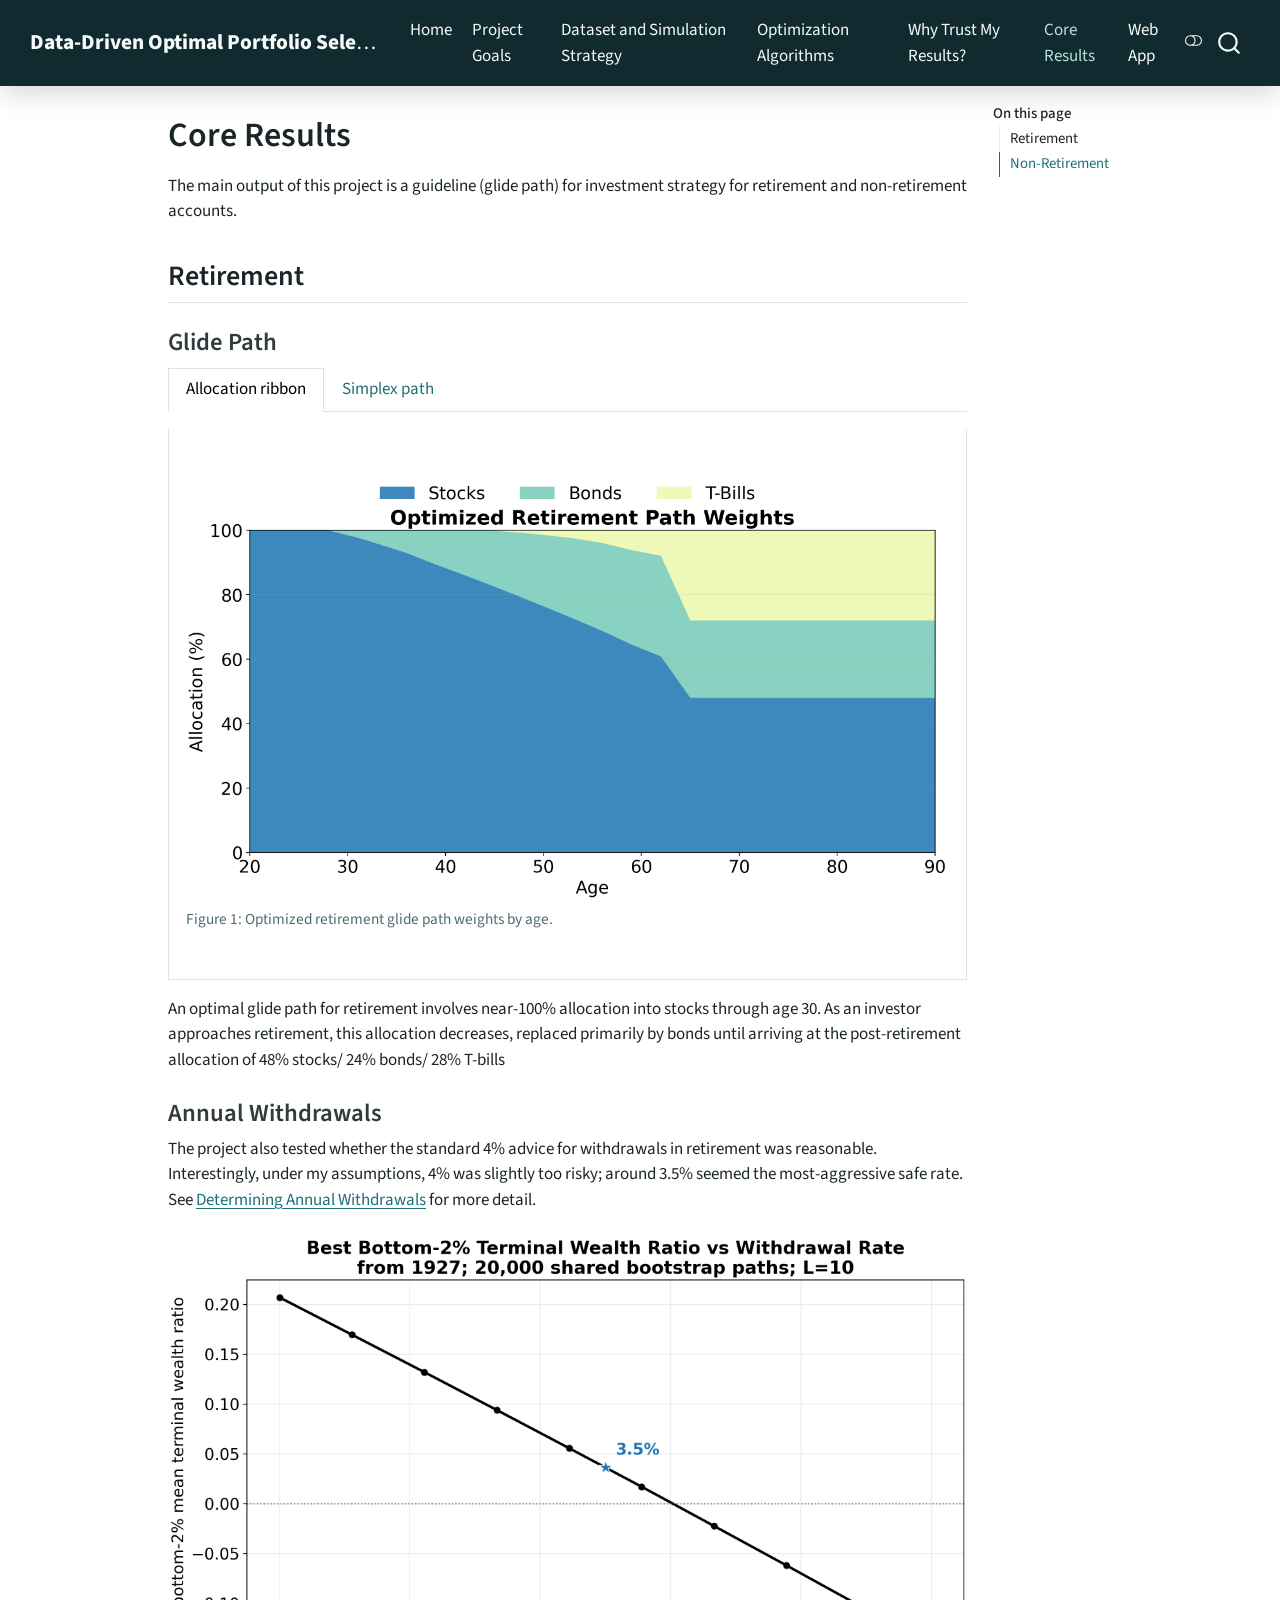
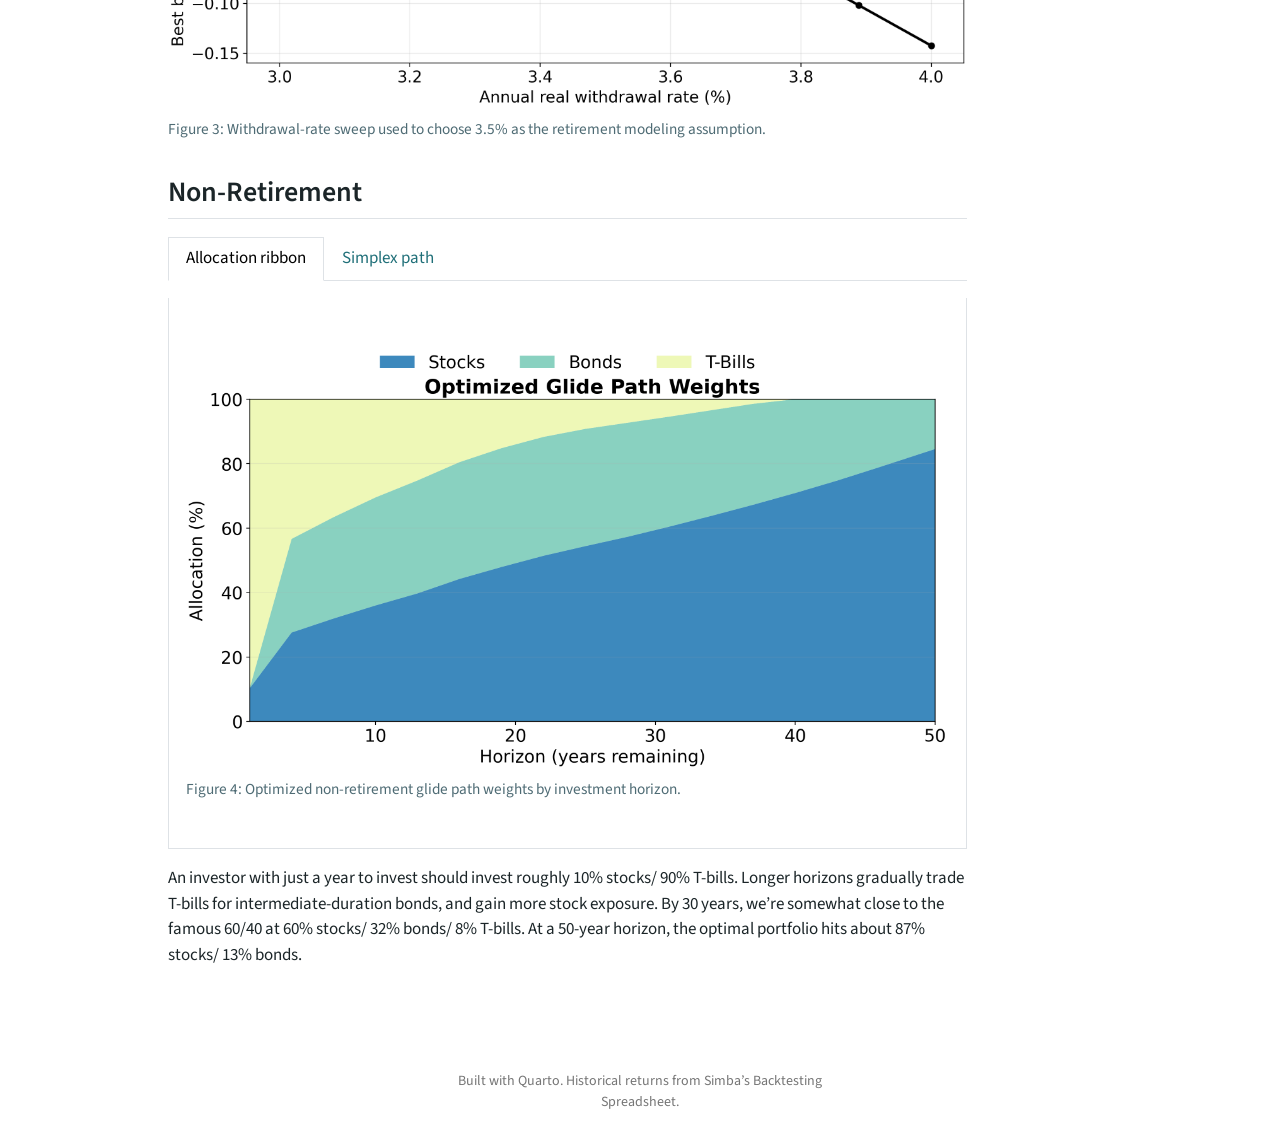
==== commit 2a0b6a13: "Remove things AI added and other small tweaks" ====
--- a/docs/core_results.html
+++ b/docs/core_results.html
@@ -6,7 +6,6 @@
 
 <meta name="viewport" content="width=device-width, initial-scale=1.0, user-scalable=yes">
 
-<meta name="description" content="Final retirement and non-retirement glide paths, with the retirement withdrawal-rate check.">
 
 <title>Core Results – Data-Driven Optimal Portfolio Selection Project</title>
 <style>
@@ -323,11 +322,6 @@
 <h1 class="title">Core Results</h1>
 </div>
 
-<div>
-  <div class="description">
-    Final retirement and non-retirement glide paths, with the retirement withdrawal-rate check.
-  </div>
-</div>
 
 
 <div class="quarto-title-meta">
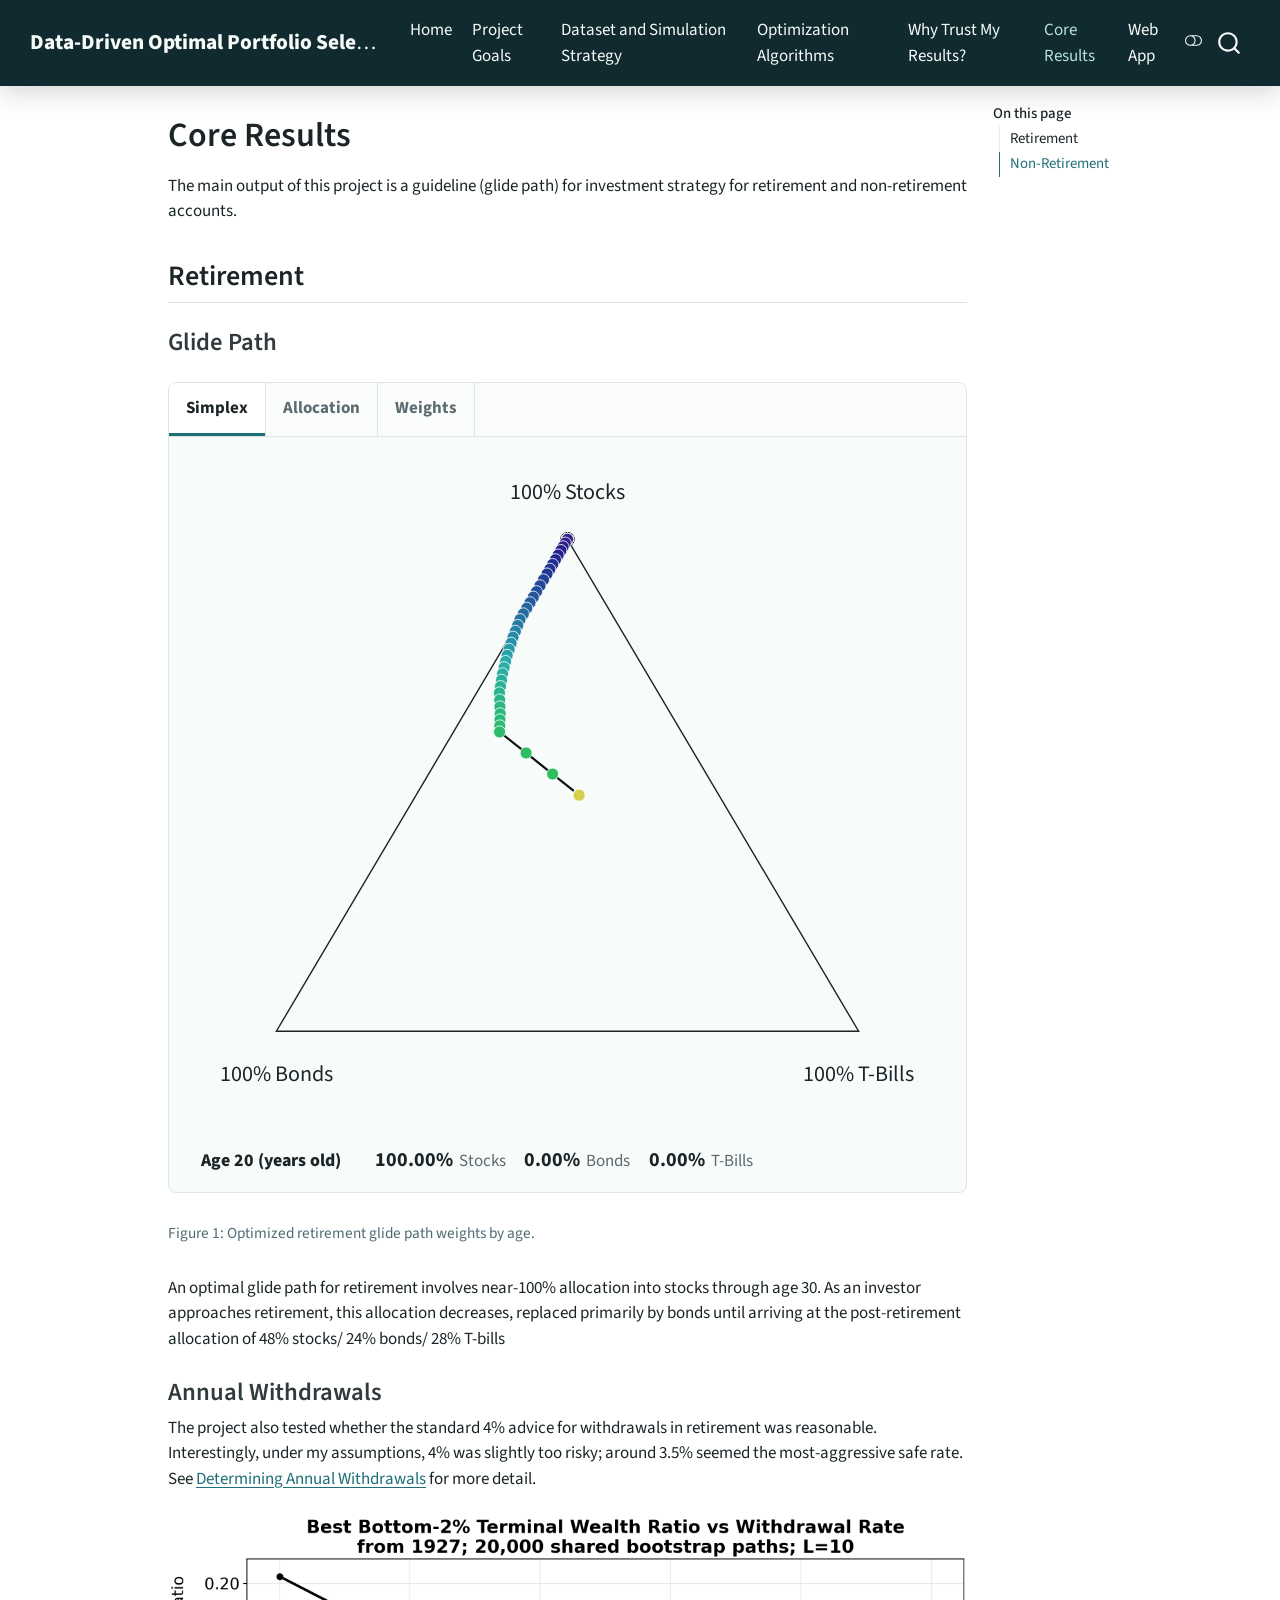
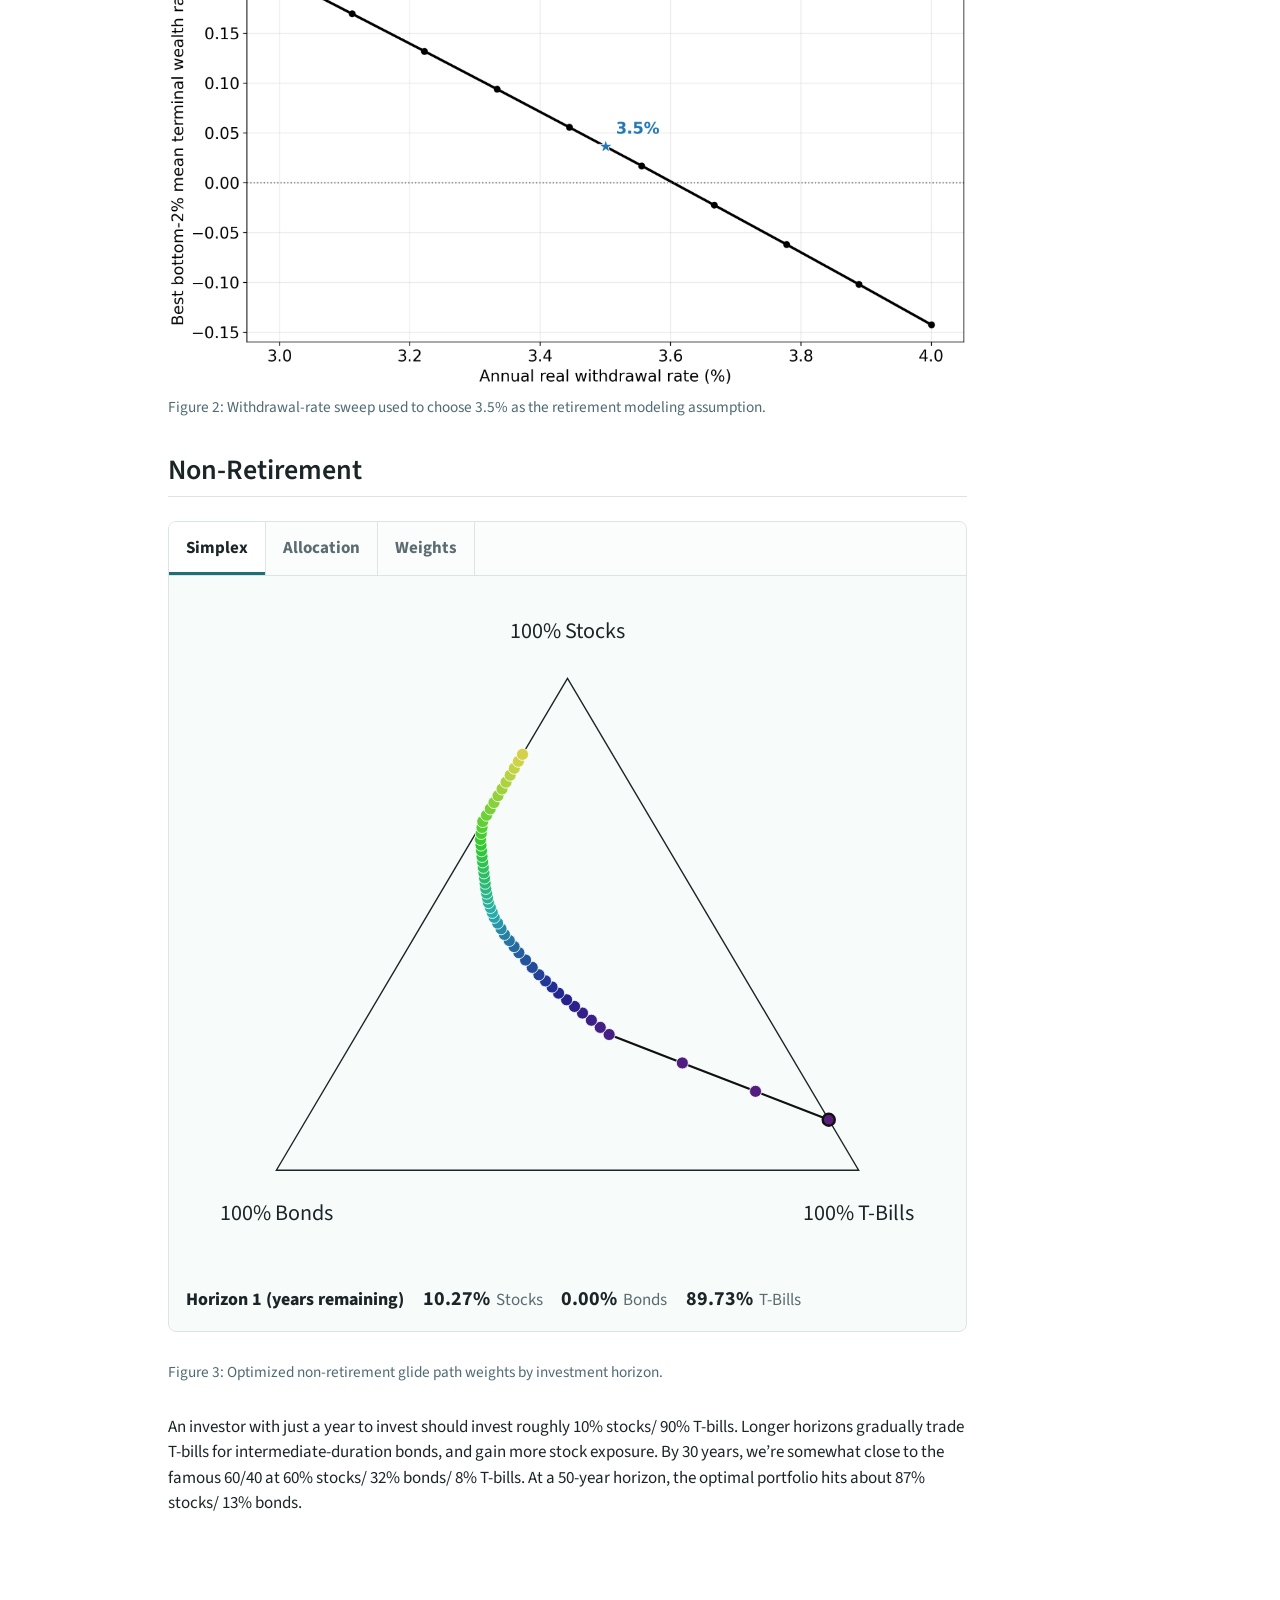
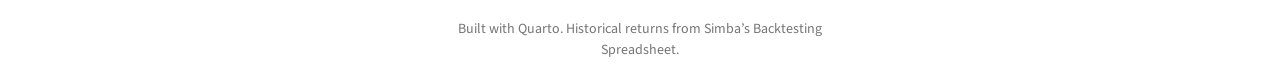
==== commit 362f832c: "Test out interactivity in core results" ====
--- a/docs/core_results.html
+++ b/docs/core_results.html
@@ -78,6 +78,7 @@
 <style>html{ scroll-behavior: smooth; }</style>
 
 
+<link rel="stylesheet" href="results_widget.css">
 </head>
 
 <body class="nav-fixed quarto-light"><script id="quarto-html-before-body" type="application/javascript">
@@ -341,34 +342,17 @@
 <h2 class="anchored" data-anchor-id="sec-retirement-results">Retirement</h2>
 <section id="sec-retirement-glide-path" class="level3">
 <h3 class="anchored" data-anchor-id="sec-retirement-glide-path">Glide Path</h3>
-<div class="tabset-margin-container"></div><div class="panel-tabset">
-<ul class="nav nav-tabs" role="tablist"><li class="nav-item" role="presentation"><a class="nav-link active" id="tabset-1-1-tab" data-bs-toggle="tab" data-bs-target="#tabset-1-1" role="tab" aria-controls="tabset-1-1" aria-selected="true" href="">Allocation ribbon</a></li><li class="nav-item" role="presentation"><a class="nav-link" id="tabset-1-2-tab" data-bs-toggle="tab" data-bs-target="#tabset-1-2" role="tab" aria-controls="tabset-1-2" aria-selected="false" href="">Simplex path</a></li></ul>
-<div class="tab-content">
-<div id="tabset-1-1" class="tab-pane active" role="tabpanel" aria-labelledby="tabset-1-1-tab">
-<div id="fig-retirement-allocation" class="quarto-float quarto-figure quarto-figure-center anchored">
+<div id="fig-retirement-interactive" class="quarto-float quarto-figure quarto-figure-center anchored">
 <figure class="quarto-float quarto-float-fig figure">
-<div aria-describedby="fig-retirement-allocation-caption-0ceaefa1-69ba-4598-a22c-09a6ac19f8ca">
-<img src="assets/figures/retirement_allocation.png" class="img-fluid figure-img">
-</div>
-<figcaption class="quarto-float-caption-bottom quarto-float-caption quarto-float-fig" id="fig-retirement-allocation-caption-0ceaefa1-69ba-4598-a22c-09a6ac19f8ca">
+<div aria-describedby="fig-retirement-interactive-caption-0ceaefa1-69ba-4598-a22c-09a6ac19f8ca">
+<div data-results-widget="" data-source="assets/data/retirement_path.json">
+
+</div>
+</div>
+<figcaption class="quarto-float-caption-bottom quarto-float-caption quarto-float-fig" id="fig-retirement-interactive-caption-0ceaefa1-69ba-4598-a22c-09a6ac19f8ca">
 Figure&nbsp;1: Optimized retirement glide path weights by age.
 </figcaption>
 </figure>
-</div>
-</div>
-<div id="tabset-1-2" class="tab-pane" role="tabpanel" aria-labelledby="tabset-1-2-tab">
-<div id="fig-retirement-simplex" class="quarto-float quarto-figure quarto-figure-center anchored">
-<figure class="quarto-float quarto-float-fig figure">
-<div aria-describedby="fig-retirement-simplex-caption-0ceaefa1-69ba-4598-a22c-09a6ac19f8ca">
-<img src="assets/figures/retirement_simplex.png" class="img-fluid figure-img">
-</div>
-<figcaption class="quarto-float-caption-bottom quarto-float-caption quarto-float-fig" id="fig-retirement-simplex-caption-0ceaefa1-69ba-4598-a22c-09a6ac19f8ca">
-Figure&nbsp;2: The same optimized retirement path on the stock/bond/T-bill simplex.
-</figcaption>
-</figure>
-</div>
-</div>
-</div>
 </div>
 <p>An optimal glide path for retirement involves near-100% allocation into stocks through age 30. As an investor approaches retirement, this allocation decreases, replaced primarily by bonds until arriving at the post-retirement allocation of 48% stocks/ 24% bonds/ 28% T-bills</p>
 </section>
@@ -381,7 +365,7 @@
 <img src="assets/figures/withdrawal_rate_sweep.png" class="img-fluid figure-img">
 </div>
 <figcaption class="quarto-float-caption-bottom quarto-float-caption quarto-float-fig" id="fig-core-withdrawal-sweep-caption-0ceaefa1-69ba-4598-a22c-09a6ac19f8ca">
-Figure&nbsp;3: Withdrawal-rate sweep used to choose 3.5% as the retirement modeling assumption.
+Figure&nbsp;2: Withdrawal-rate sweep used to choose 3.5% as the retirement modeling assumption.
 </figcaption>
 </figure>
 </div>
@@ -389,41 +373,25 @@
 </section>
 <section id="sec-non-retirement-results" class="level2">
 <h2 class="anchored" data-anchor-id="sec-non-retirement-results">Non-Retirement</h2>
-<div class="tabset-margin-container"></div><div class="panel-tabset">
-<ul class="nav nav-tabs" role="tablist"><li class="nav-item" role="presentation"><a class="nav-link active" id="tabset-2-1-tab" data-bs-toggle="tab" data-bs-target="#tabset-2-1" role="tab" aria-controls="tabset-2-1" aria-selected="true" href="">Allocation ribbon</a></li><li class="nav-item" role="presentation"><a class="nav-link" id="tabset-2-2-tab" data-bs-toggle="tab" data-bs-target="#tabset-2-2" role="tab" aria-controls="tabset-2-2" aria-selected="false" href="">Simplex path</a></li></ul>
-<div class="tab-content">
-<div id="tabset-2-1" class="tab-pane active" role="tabpanel" aria-labelledby="tabset-2-1-tab">
-<div id="fig-non-retirement-allocation" class="quarto-float quarto-figure quarto-figure-center anchored">
+<div id="fig-non-retirement-interactive" class="quarto-float quarto-figure quarto-figure-center anchored">
 <figure class="quarto-float quarto-float-fig figure">
-<div aria-describedby="fig-non-retirement-allocation-caption-0ceaefa1-69ba-4598-a22c-09a6ac19f8ca">
-<img src="assets/figures/non_retirement_allocation.png" class="img-fluid figure-img">
-</div>
-<figcaption class="quarto-float-caption-bottom quarto-float-caption quarto-float-fig" id="fig-non-retirement-allocation-caption-0ceaefa1-69ba-4598-a22c-09a6ac19f8ca">
-Figure&nbsp;4: Optimized non-retirement glide path weights by investment horizon.
+<div aria-describedby="fig-non-retirement-interactive-caption-0ceaefa1-69ba-4598-a22c-09a6ac19f8ca">
+<div data-results-widget="" data-source="assets/data/non_retirement_path.json">
+
+</div>
+</div>
+<figcaption class="quarto-float-caption-bottom quarto-float-caption quarto-float-fig" id="fig-non-retirement-interactive-caption-0ceaefa1-69ba-4598-a22c-09a6ac19f8ca">
+Figure&nbsp;3: Optimized non-retirement glide path weights by investment horizon.
 </figcaption>
 </figure>
 </div>
-</div>
-<div id="tabset-2-2" class="tab-pane" role="tabpanel" aria-labelledby="tabset-2-2-tab">
-<div id="fig-non-retirement-simplex" class="quarto-float quarto-figure quarto-figure-center anchored">
-<figure class="quarto-float quarto-float-fig figure">
-<div aria-describedby="fig-non-retirement-simplex-caption-0ceaefa1-69ba-4598-a22c-09a6ac19f8ca">
-<img src="assets/figures/non_retirement_simplex.png" class="img-fluid figure-img">
-</div>
-<figcaption class="quarto-float-caption-bottom quarto-float-caption quarto-float-fig" id="fig-non-retirement-simplex-caption-0ceaefa1-69ba-4598-a22c-09a6ac19f8ca">
-Figure&nbsp;5: The same optimized non-retirement glide path on the stock/bond/T-bill simplex.
-</figcaption>
-</figure>
-</div>
-</div>
-</div>
-</div>
 <p>An investor with just a year to invest should invest roughly 10% stocks/ 90% T-bills. Longer horizons gradually trade T-bills for intermediate-duration bonds, and gain more stock exposure. By 30 years, we’re somewhat close to the famous 60/40 at 60% stocks/ 32% bonds/ 8% T-bills. At a 50-year horizon, the optimal portfolio hits about 87% stocks/ 13% bonds.</p>
 
 
 </section>
 
 </main> <!-- /main -->
+<script src="results_widget.js"></script>
 <script id="quarto-html-after-body" type="application/javascript">
   window.document.addEventListener("DOMContentLoaded", function (event) {
     // Ensure there is a toggle, if there isn't float one in the top right
--- a/docs/results_widget.css
+++ b/docs/results_widget.css
@@ -0,0 +1,197 @@
+.results-widget {
+  border: 1px solid var(--portfolio-line);
+  border-radius: 8px;
+  background: var(--portfolio-panel);
+  margin: 1.25rem 0 1.7rem;
+  overflow: hidden;
+}
+
+.results-tabs {
+  display: flex;
+  flex-wrap: wrap;
+  gap: 0;
+  border-bottom: 1px solid var(--portfolio-line);
+  background: rgba(255, 255, 255, 0.45);
+}
+
+.results-tab {
+  border: 0;
+  border-right: 1px solid var(--portfolio-line);
+  border-radius: 0;
+  background: transparent;
+  color: var(--portfolio-muted);
+  padding: 0.8rem 1rem;
+  font-weight: 700;
+}
+
+.results-tab[aria-selected="true"] {
+  background: #ffffff;
+  color: var(--portfolio-ink);
+  box-shadow: inset 0 -3px 0 var(--portfolio-accent);
+}
+
+.results-panel {
+  display: none;
+  padding: 1rem;
+}
+
+.results-panel.active {
+  display: block;
+}
+
+.results-chart-wrap {
+  position: relative;
+}
+
+.results-widget svg {
+  width: 100%;
+  height: auto;
+  display: block;
+}
+
+.results-axis,
+.results-simplex-outline {
+  stroke: #1b2528;
+  stroke-width: 1.4;
+  fill: none;
+}
+
+.results-grid {
+  stroke: rgba(27, 37, 40, 0.12);
+  stroke-width: 1;
+}
+
+.results-path {
+  fill: none;
+  stroke: #111111;
+  stroke-width: 2.2;
+}
+
+.results-point {
+  stroke: #ffffff;
+  stroke-width: 0.8;
+  cursor: pointer;
+}
+
+.results-point.active {
+  stroke: #111111;
+  stroke-width: 2.4;
+}
+
+.results-hover-line {
+  stroke: #111111;
+  stroke-width: 1.5;
+  stroke-dasharray: 5 5;
+  pointer-events: none;
+}
+
+.results-readout {
+  display: flex;
+  flex-wrap: wrap;
+  align-items: baseline;
+  gap: 0.9rem 1.1rem;
+  padding: 0.7rem 1rem 1rem;
+  color: var(--portfolio-ink);
+}
+
+.results-readout .selected-key {
+  font-size: 1.05rem;
+  font-weight: 780;
+  min-width: 10rem;
+}
+
+.results-weight {
+  display: inline-flex;
+  gap: 0.35rem;
+  align-items: baseline;
+}
+
+.results-weight strong {
+  font-size: 1.18rem;
+}
+
+.results-weight span {
+  color: var(--portfolio-muted);
+}
+
+.results-big-readout {
+  min-height: 18rem;
+  display: grid;
+  align-content: center;
+  gap: 1.3rem;
+  padding: clamp(1rem, 4vw, 2.4rem);
+}
+
+.results-big-readout .selected-key {
+  font-size: clamp(1.4rem, 3vw, 2.1rem);
+  font-weight: 800;
+}
+
+.results-big-weights {
+  display: grid;
+  grid-template-columns: repeat(3, minmax(0, 1fr));
+  gap: 0.9rem;
+}
+
+.results-big-weight {
+  border-left: 4px solid currentColor;
+  padding: 0.75rem 0.9rem;
+  background: #ffffff;
+}
+
+.results-big-weight strong {
+  display: block;
+  font-size: clamp(1.55rem, 4vw, 2.6rem);
+  line-height: 1.05;
+}
+
+.results-big-weight span {
+  color: var(--portfolio-muted);
+}
+
+.results-tooltip {
+  position: absolute;
+  transform: translate(-50%, -115%);
+  pointer-events: none;
+  background: #102a2f;
+  color: #ffffff;
+  border-radius: 6px;
+  padding: 0.45rem 0.55rem;
+  font-size: 0.85rem;
+  line-height: 1.25;
+  opacity: 0;
+  transition: opacity 120ms ease;
+  white-space: nowrap;
+}
+
+.results-tooltip.visible {
+  opacity: 1;
+}
+
+.results-legend {
+  display: flex;
+  flex-wrap: wrap;
+  gap: 0.8rem;
+  padding: 0 1rem 0.8rem;
+  color: var(--portfolio-muted);
+  font-size: 0.9rem;
+}
+
+.results-legend-item {
+  display: inline-flex;
+  align-items: center;
+  gap: 0.35rem;
+}
+
+.results-swatch {
+  width: 0.85rem;
+  height: 0.85rem;
+  display: inline-block;
+  border-radius: 2px;
+}
+
+@media (max-width: 700px) {
+  .results-big-weights {
+    grid-template-columns: 1fr;
+  }
+}
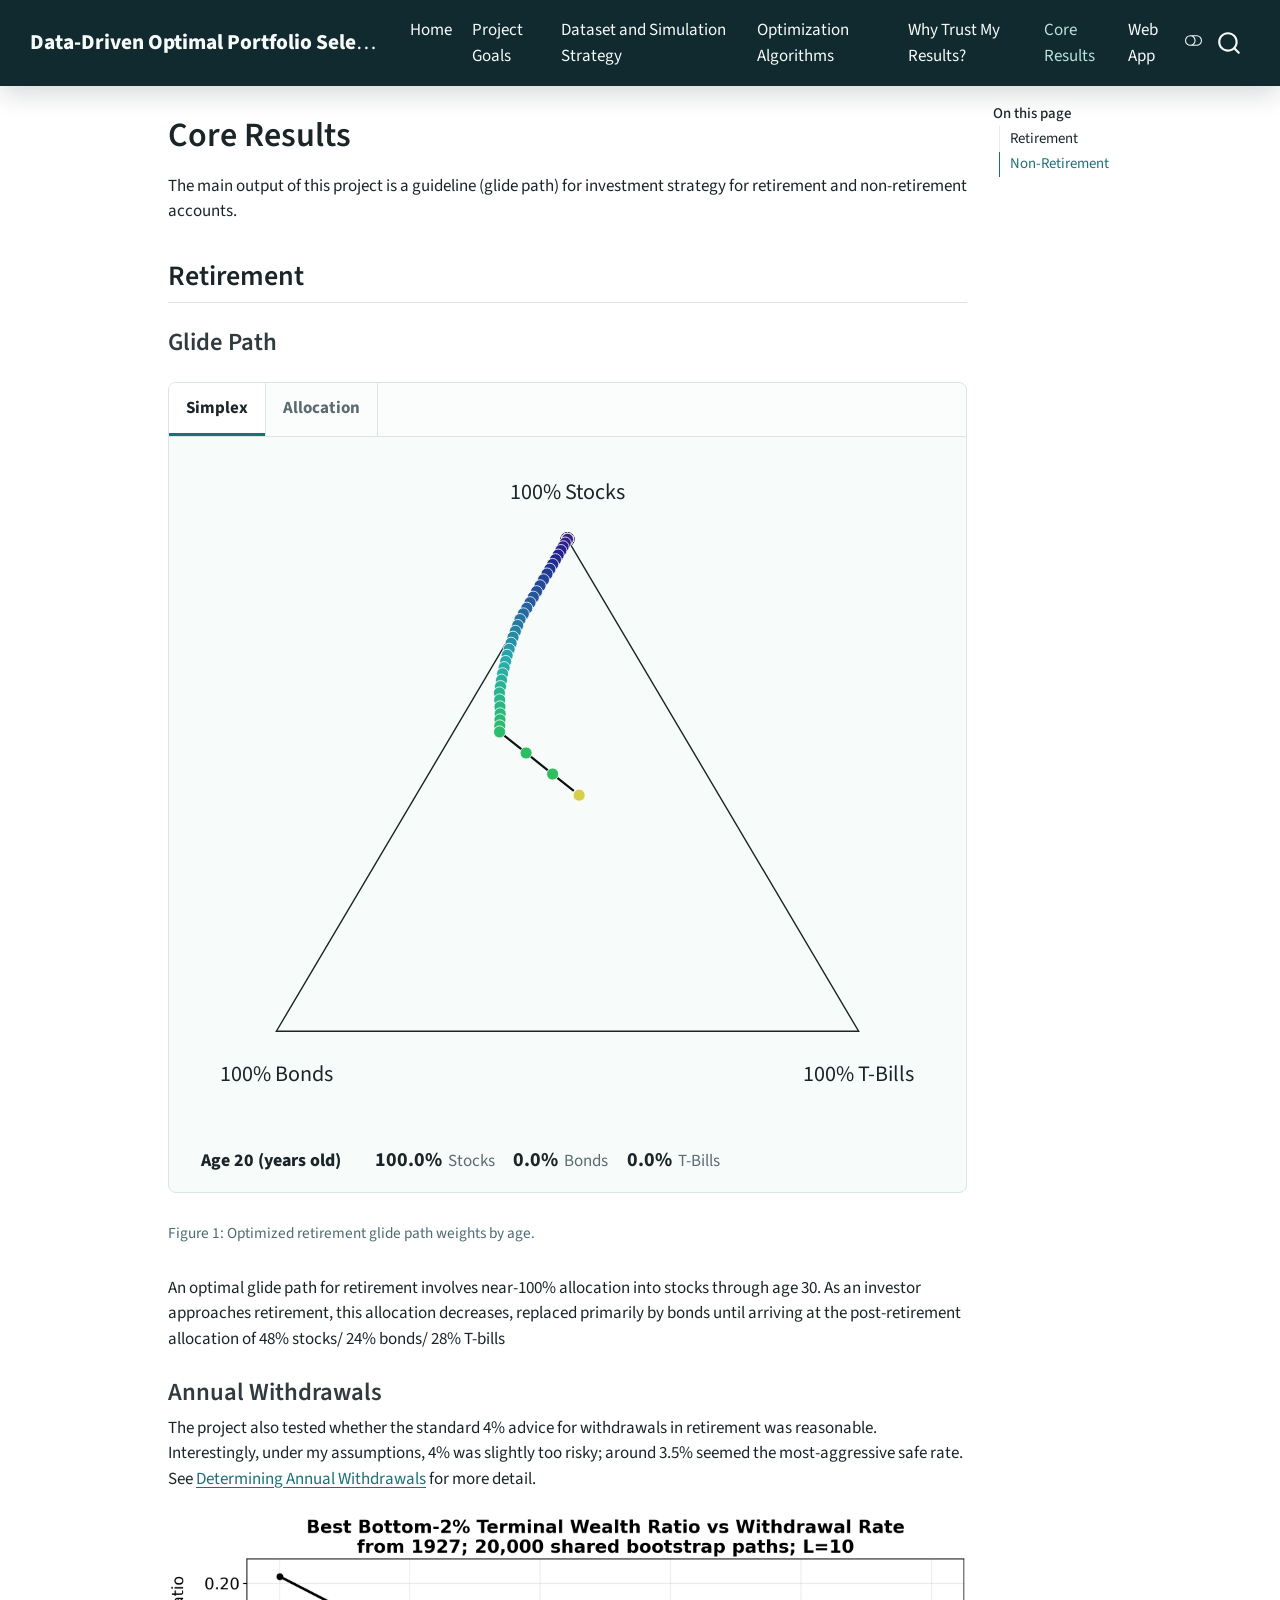
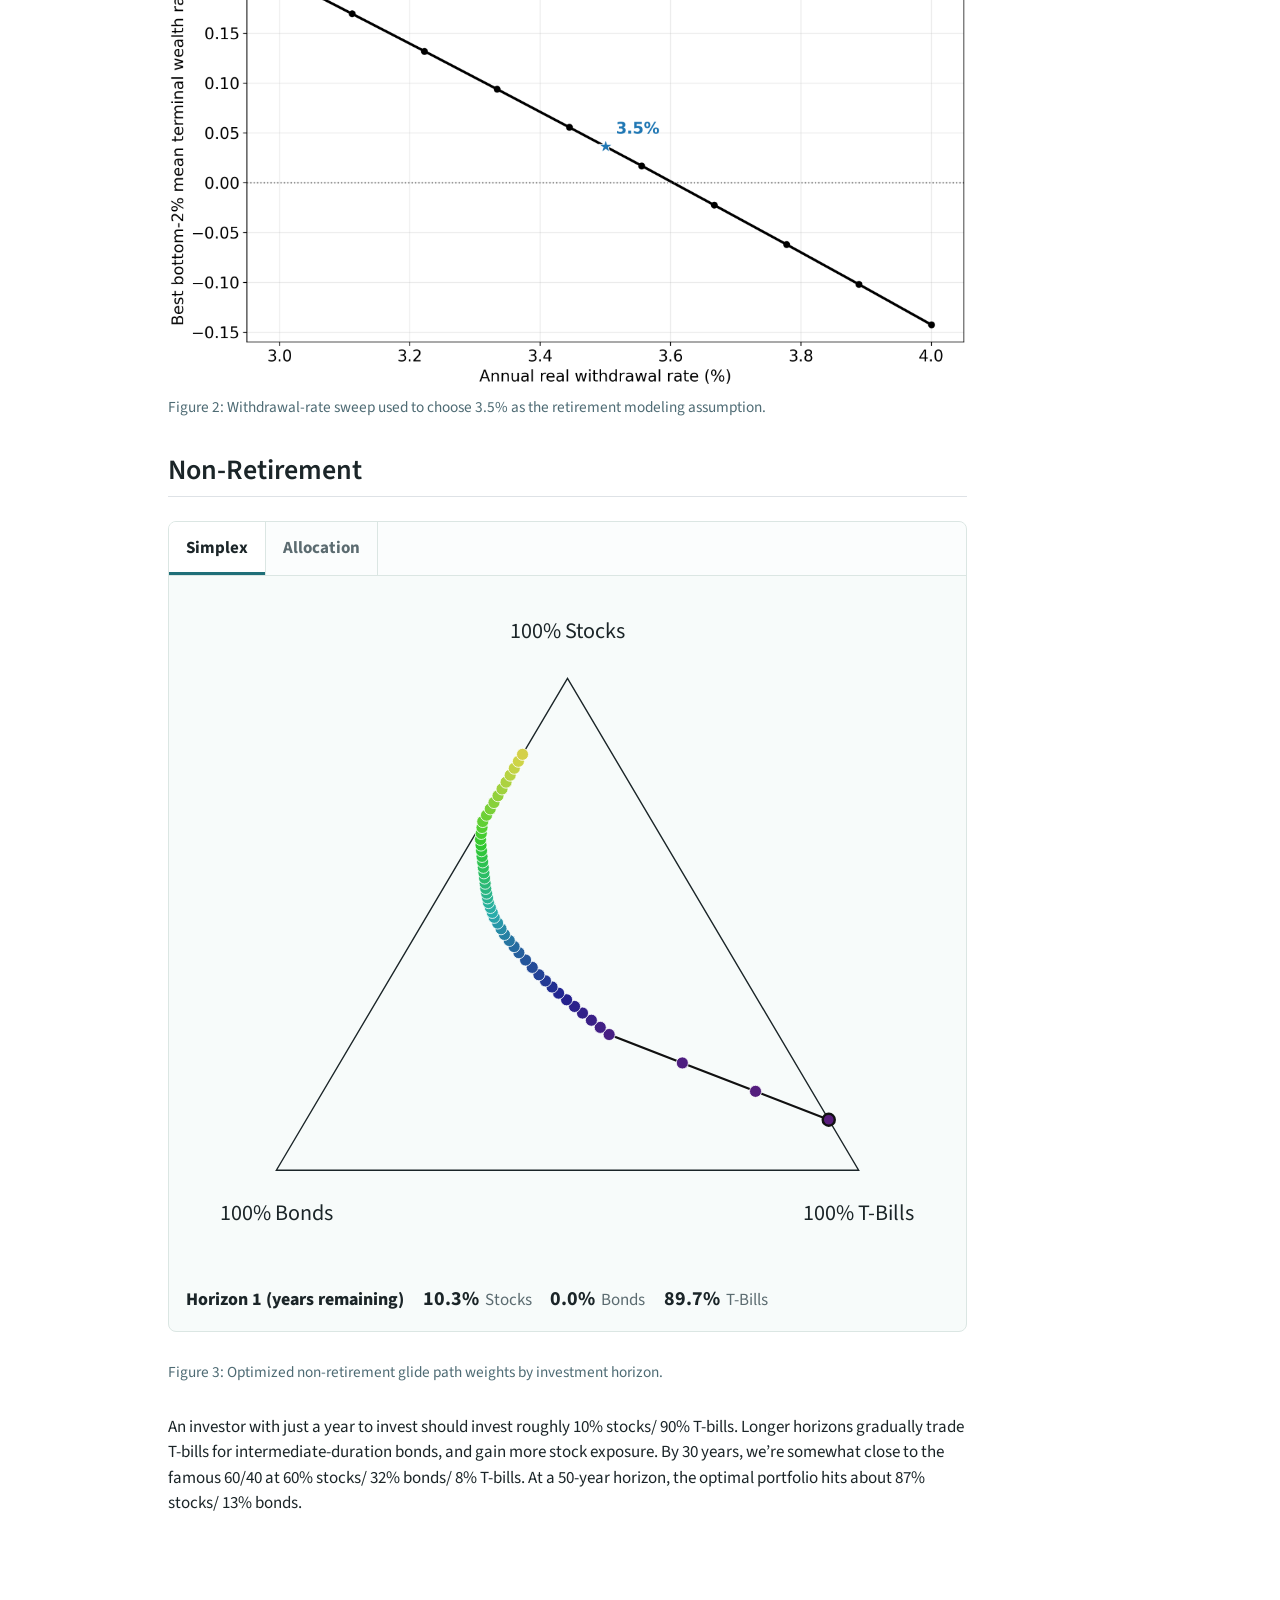
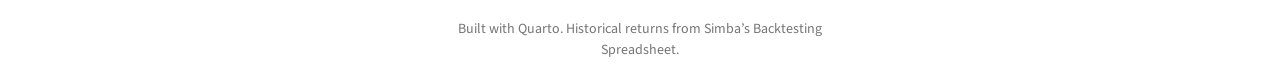
==== commit 7a2d3d91: "Visual improvements to the home page (remove background image)" ====
--- a/docs/core_results.html
+++ b/docs/core_results.html
@@ -46,9 +46,9 @@
 <link href="site_libs/quarto-html/quarto-syntax-highlighting-64a204ab8560d761af7679ceaba22944.css" rel="stylesheet" class="quarto-color-scheme-extra" id="quarto-text-highlighting-styles">
 <script src="site_libs/bootstrap/bootstrap.min.js"></script>
 <link href="site_libs/bootstrap/bootstrap-icons.css" rel="stylesheet">
-<link href="site_libs/bootstrap/bootstrap-d88a446318c1ee82163e2b38789fbb82.min.css" rel="stylesheet" append-hash="true" class="quarto-color-scheme" id="quarto-bootstrap" data-mode="light">
-<link href="site_libs/bootstrap/bootstrap-dark-d535ee3ebe6a975ff6e5953ea624ebbb.min.css" rel="stylesheet" append-hash="true" class="quarto-color-scheme quarto-color-alternate" id="quarto-bootstrap" data-mode="dark">
-<link href="site_libs/bootstrap/bootstrap-d88a446318c1ee82163e2b38789fbb82.min.css" rel="stylesheet" append-hash="true" class="quarto-color-scheme-extra" id="quarto-bootstrap" data-mode="light">
+<link href="site_libs/bootstrap/bootstrap-31c7bbcd4c0df3101c94c0780bfa4d09.min.css" rel="stylesheet" append-hash="true" class="quarto-color-scheme" id="quarto-bootstrap" data-mode="light">
+<link href="site_libs/bootstrap/bootstrap-dark-e2643d47a6b0d2a523fe9ce04b797151.min.css" rel="stylesheet" append-hash="true" class="quarto-color-scheme quarto-color-alternate" id="quarto-bootstrap" data-mode="dark">
+<link href="site_libs/bootstrap/bootstrap-31c7bbcd4c0df3101c94c0780bfa4d09.min.css" rel="stylesheet" append-hash="true" class="quarto-color-scheme-extra" id="quarto-bootstrap" data-mode="light">
 <script id="quarto-search-options" type="application/json">{
   "location": "navbar",
   "copy-button": false,
--- a/docs/results_widget.css
+++ b/docs/results_widget.css
@@ -114,41 +114,6 @@
   color: var(--portfolio-muted);
 }
 
-.results-big-readout {
-  min-height: 18rem;
-  display: grid;
-  align-content: center;
-  gap: 1.3rem;
-  padding: clamp(1rem, 4vw, 2.4rem);
-}
-
-.results-big-readout .selected-key {
-  font-size: clamp(1.4rem, 3vw, 2.1rem);
-  font-weight: 800;
-}
-
-.results-big-weights {
-  display: grid;
-  grid-template-columns: repeat(3, minmax(0, 1fr));
-  gap: 0.9rem;
-}
-
-.results-big-weight {
-  border-left: 4px solid currentColor;
-  padding: 0.75rem 0.9rem;
-  background: #ffffff;
-}
-
-.results-big-weight strong {
-  display: block;
-  font-size: clamp(1.55rem, 4vw, 2.6rem);
-  line-height: 1.05;
-}
-
-.results-big-weight span {
-  color: var(--portfolio-muted);
-}
-
 .results-tooltip {
   position: absolute;
   transform: translate(-50%, -115%);
@@ -189,9 +154,3 @@
   display: inline-block;
   border-radius: 2px;
 }
-
-@media (max-width: 700px) {
-  .results-big-weights {
-    grid-template-columns: 1fr;
-  }
-}
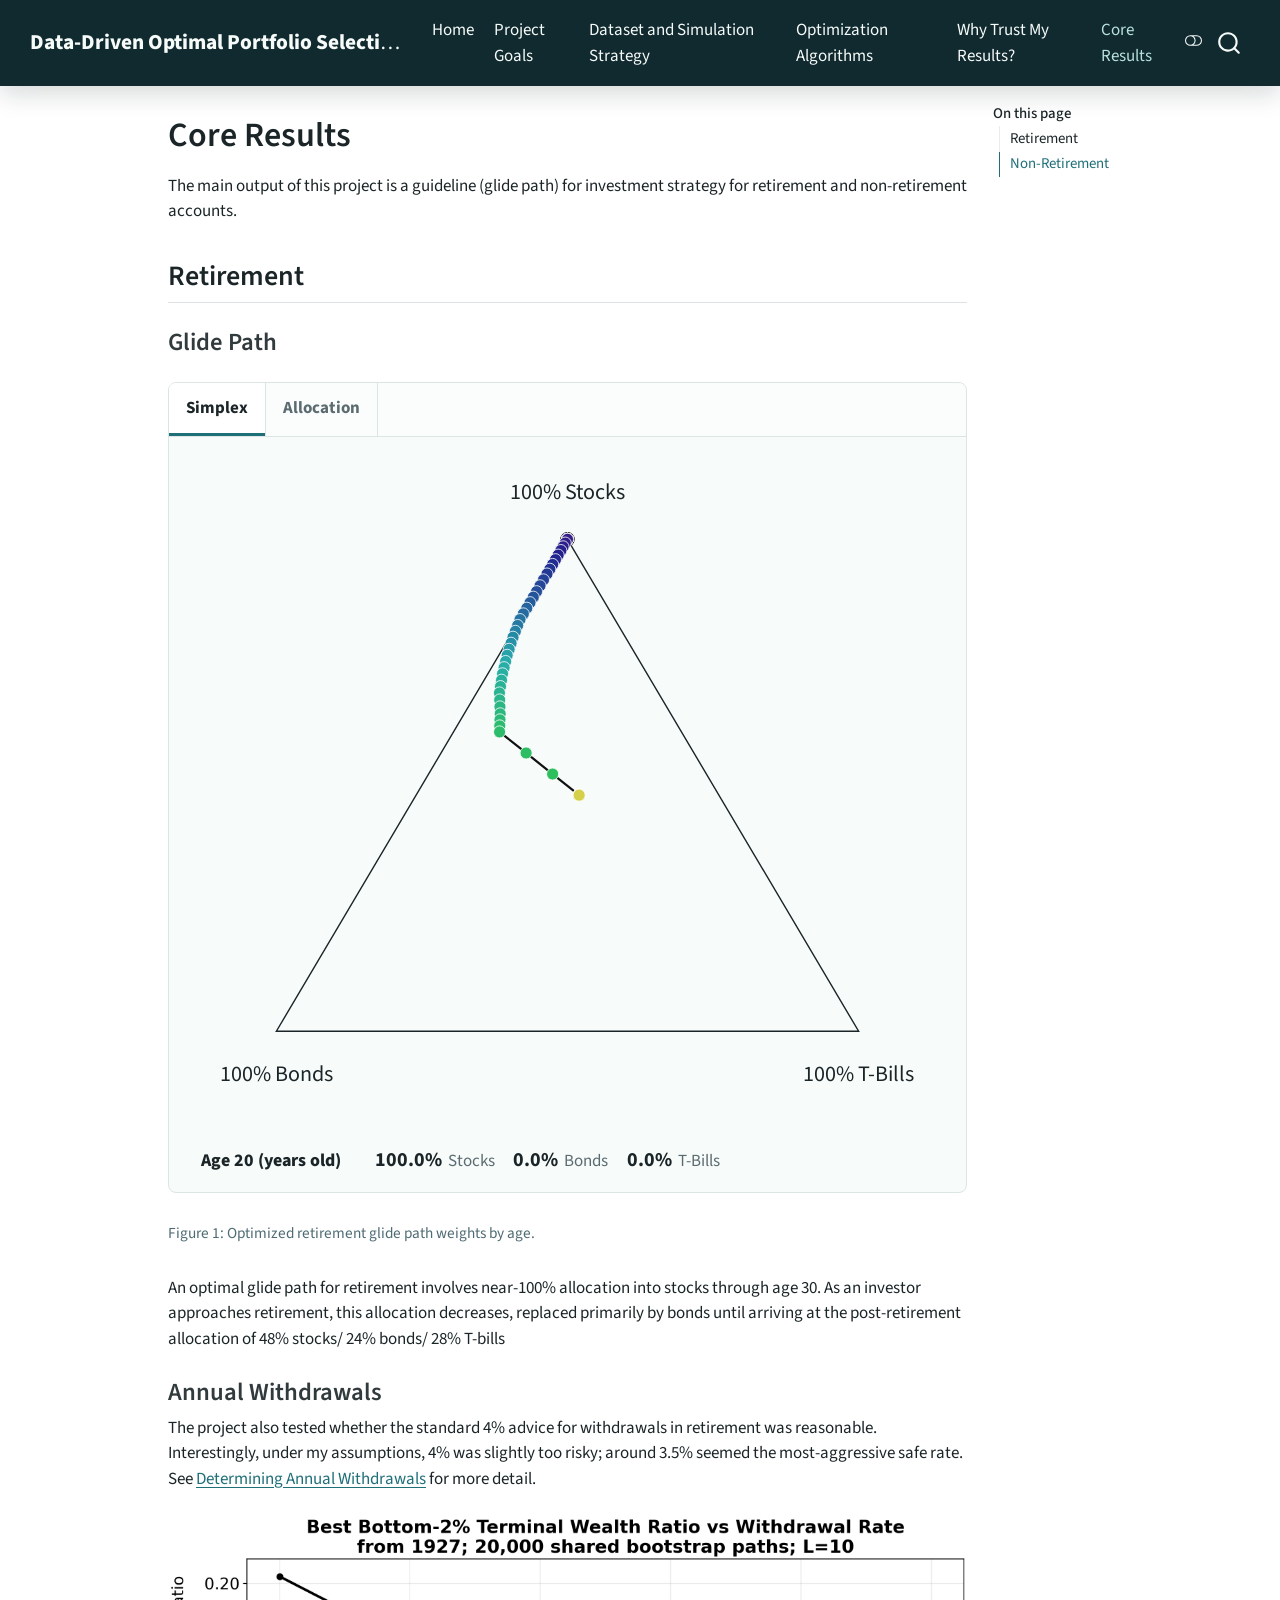
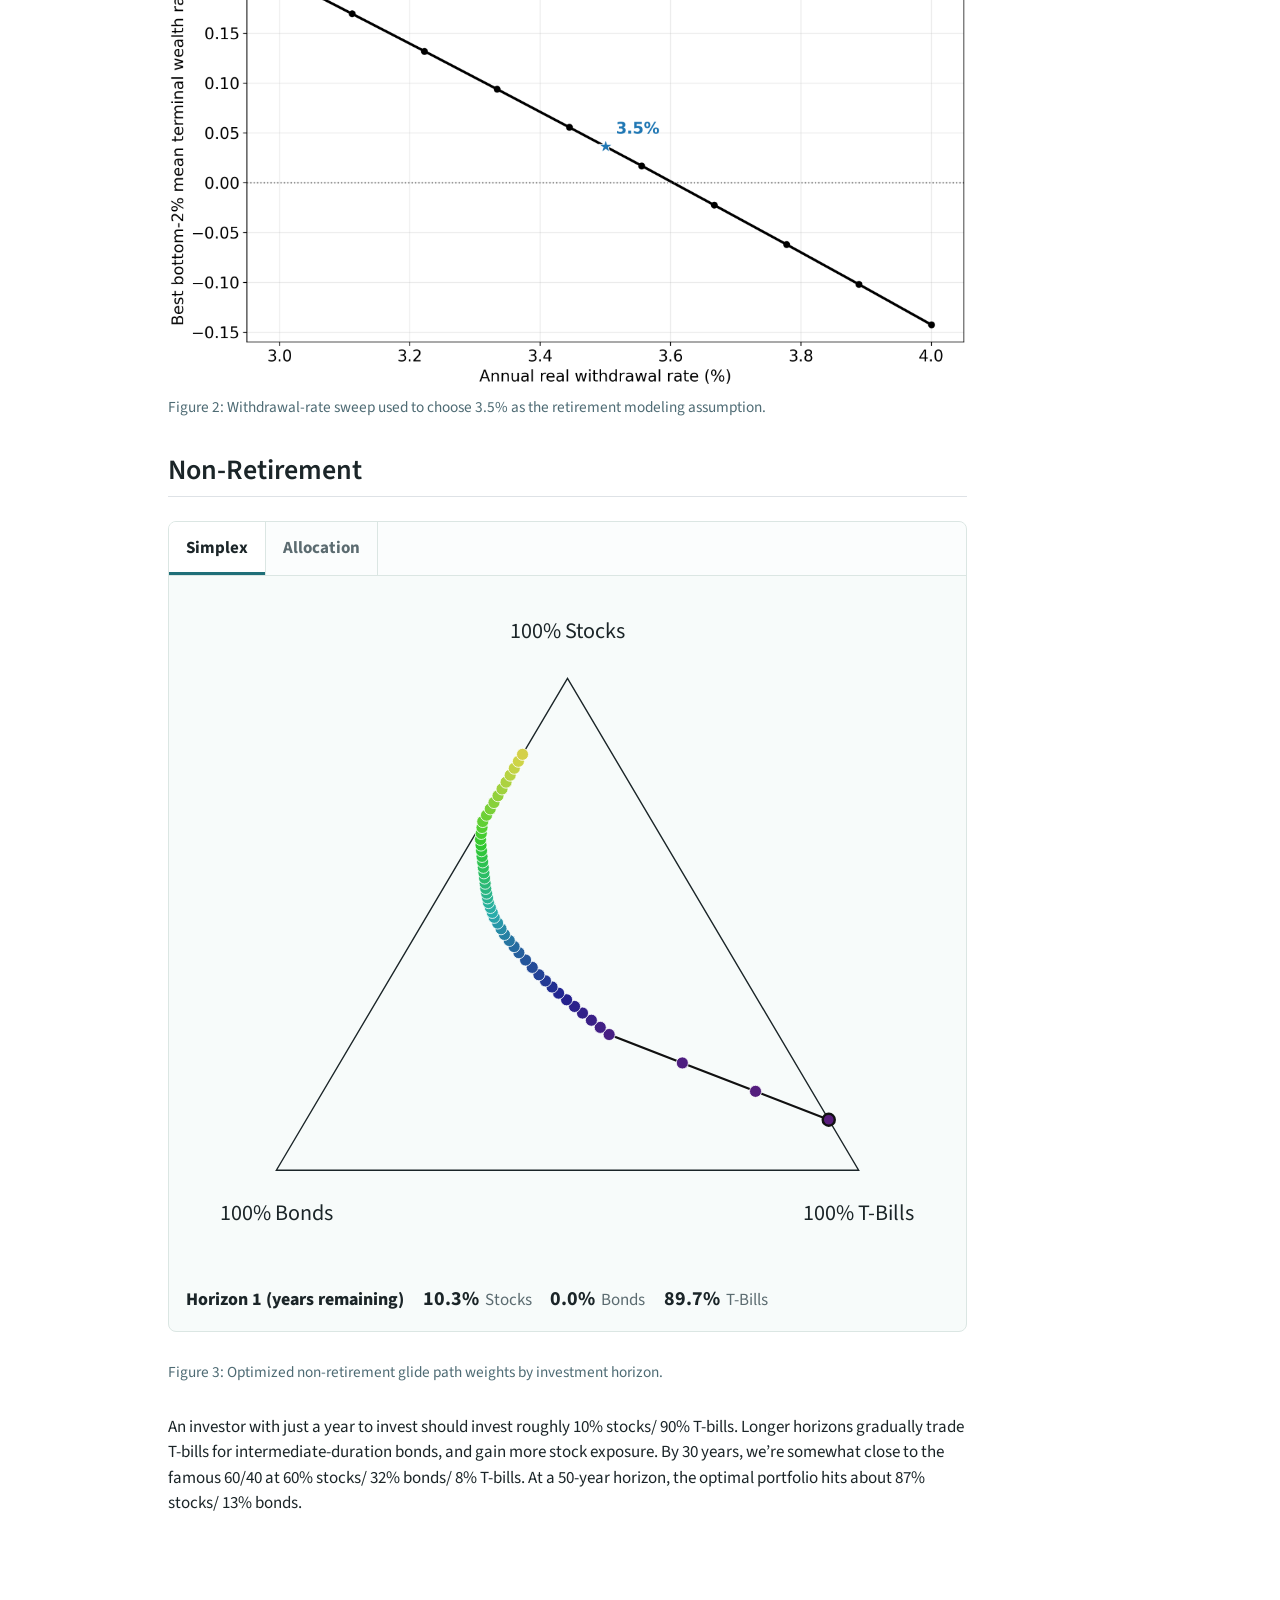
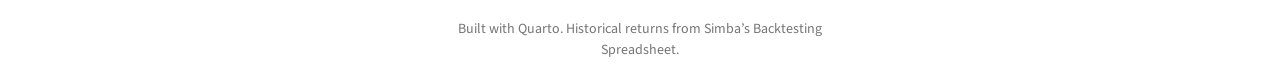
==== commit 30f1e27e: "Remove unbuilt web app and references to it" ====
--- a/docs/core_results.html
+++ b/docs/core_results.html
@@ -283,10 +283,6 @@
   <li class="nav-item">
     <a class="nav-link active" href="./core_results.html" aria-current="page"> 
 <span class="menu-text">Core Results</span></a>
-  </li>  
-  <li class="nav-item">
-    <a class="nav-link" href="./web_app.html"> 
-<span class="menu-text">Web App</span></a>
   </li>  
 </ul>
           </div> <!-- /navcollapse -->
